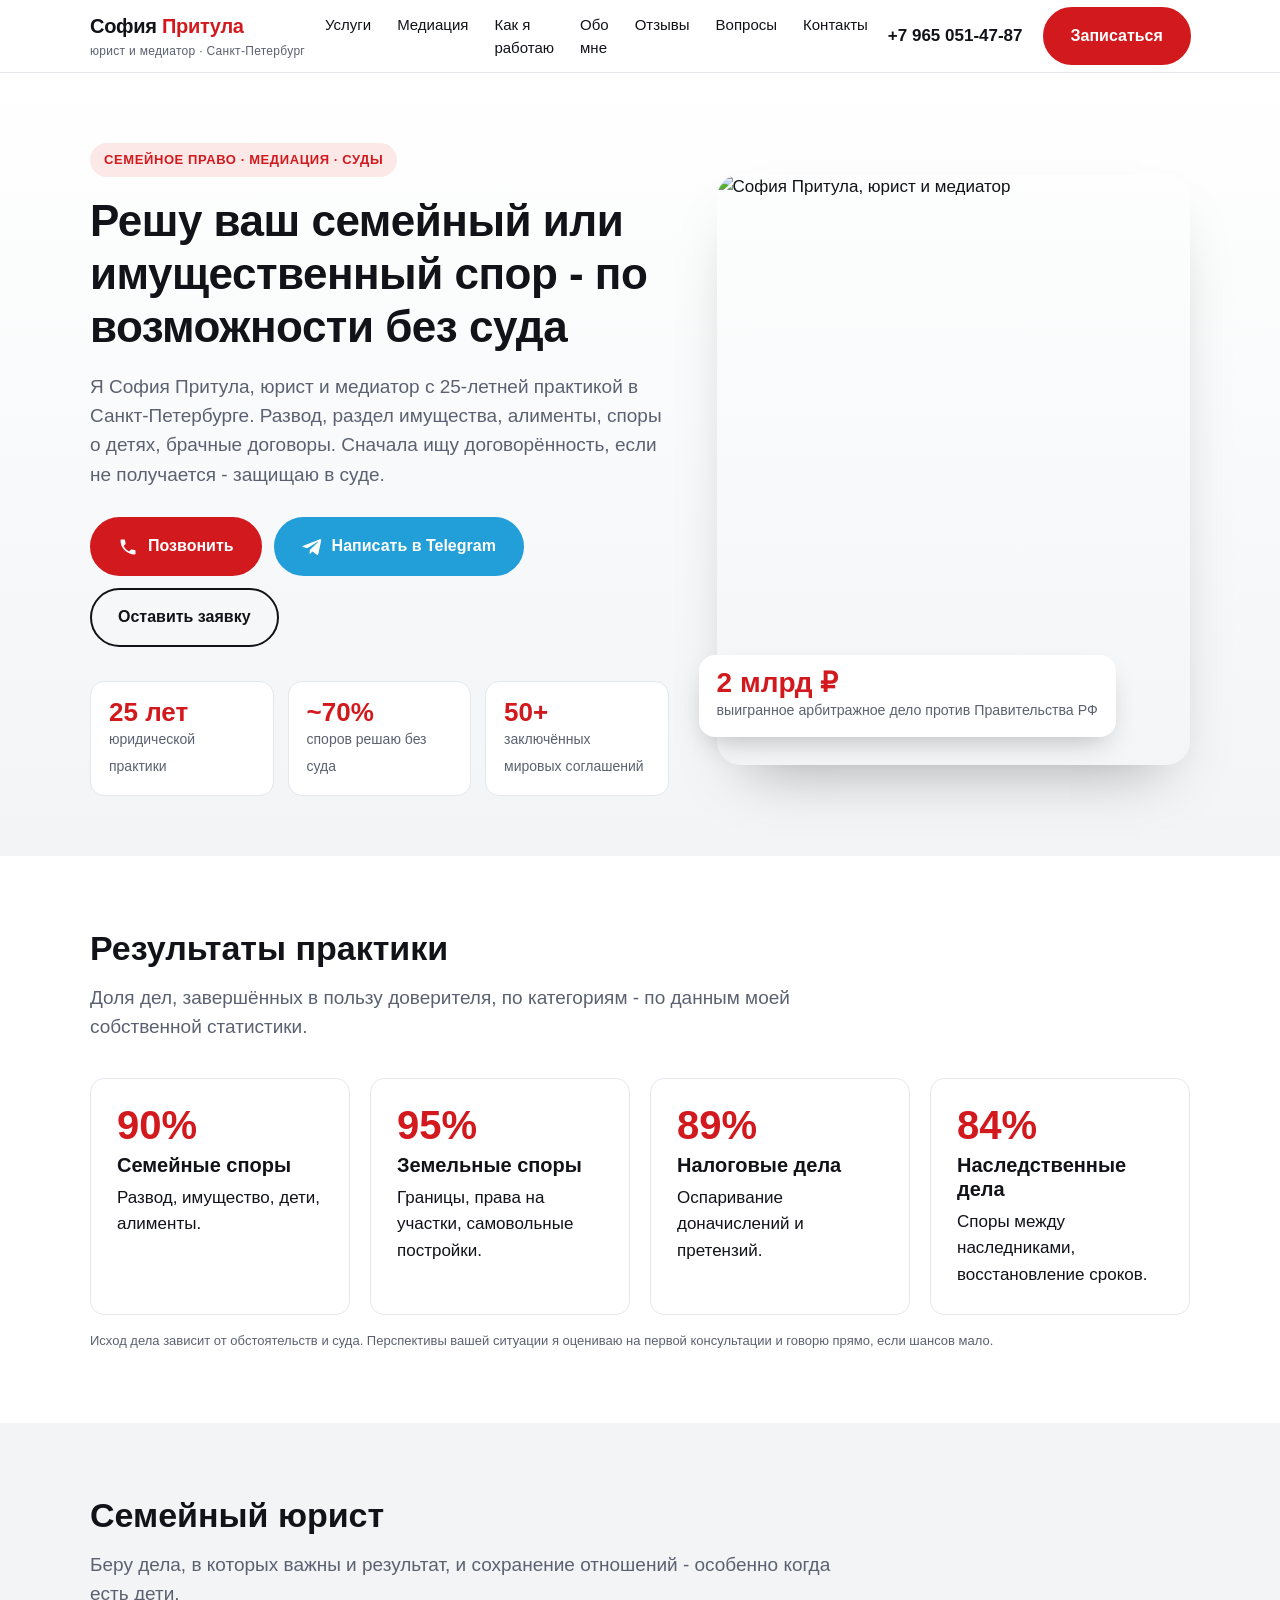
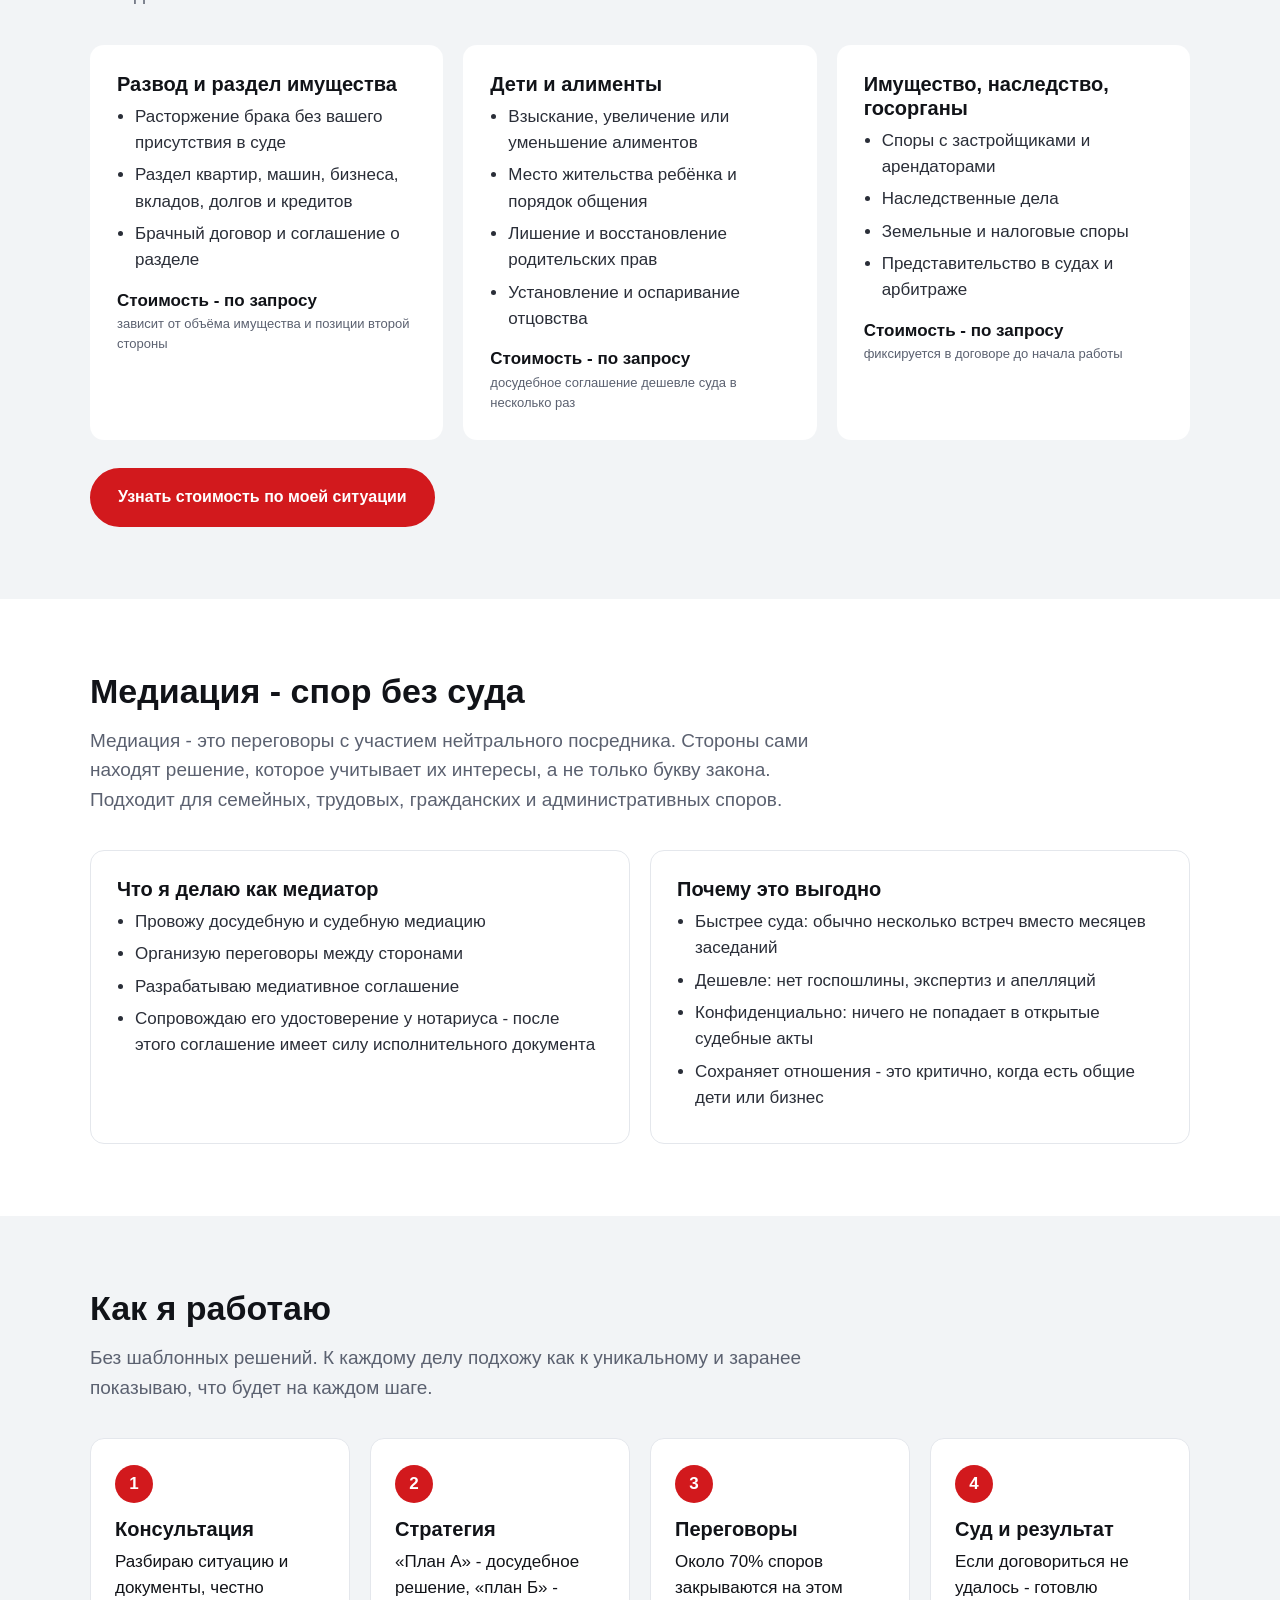
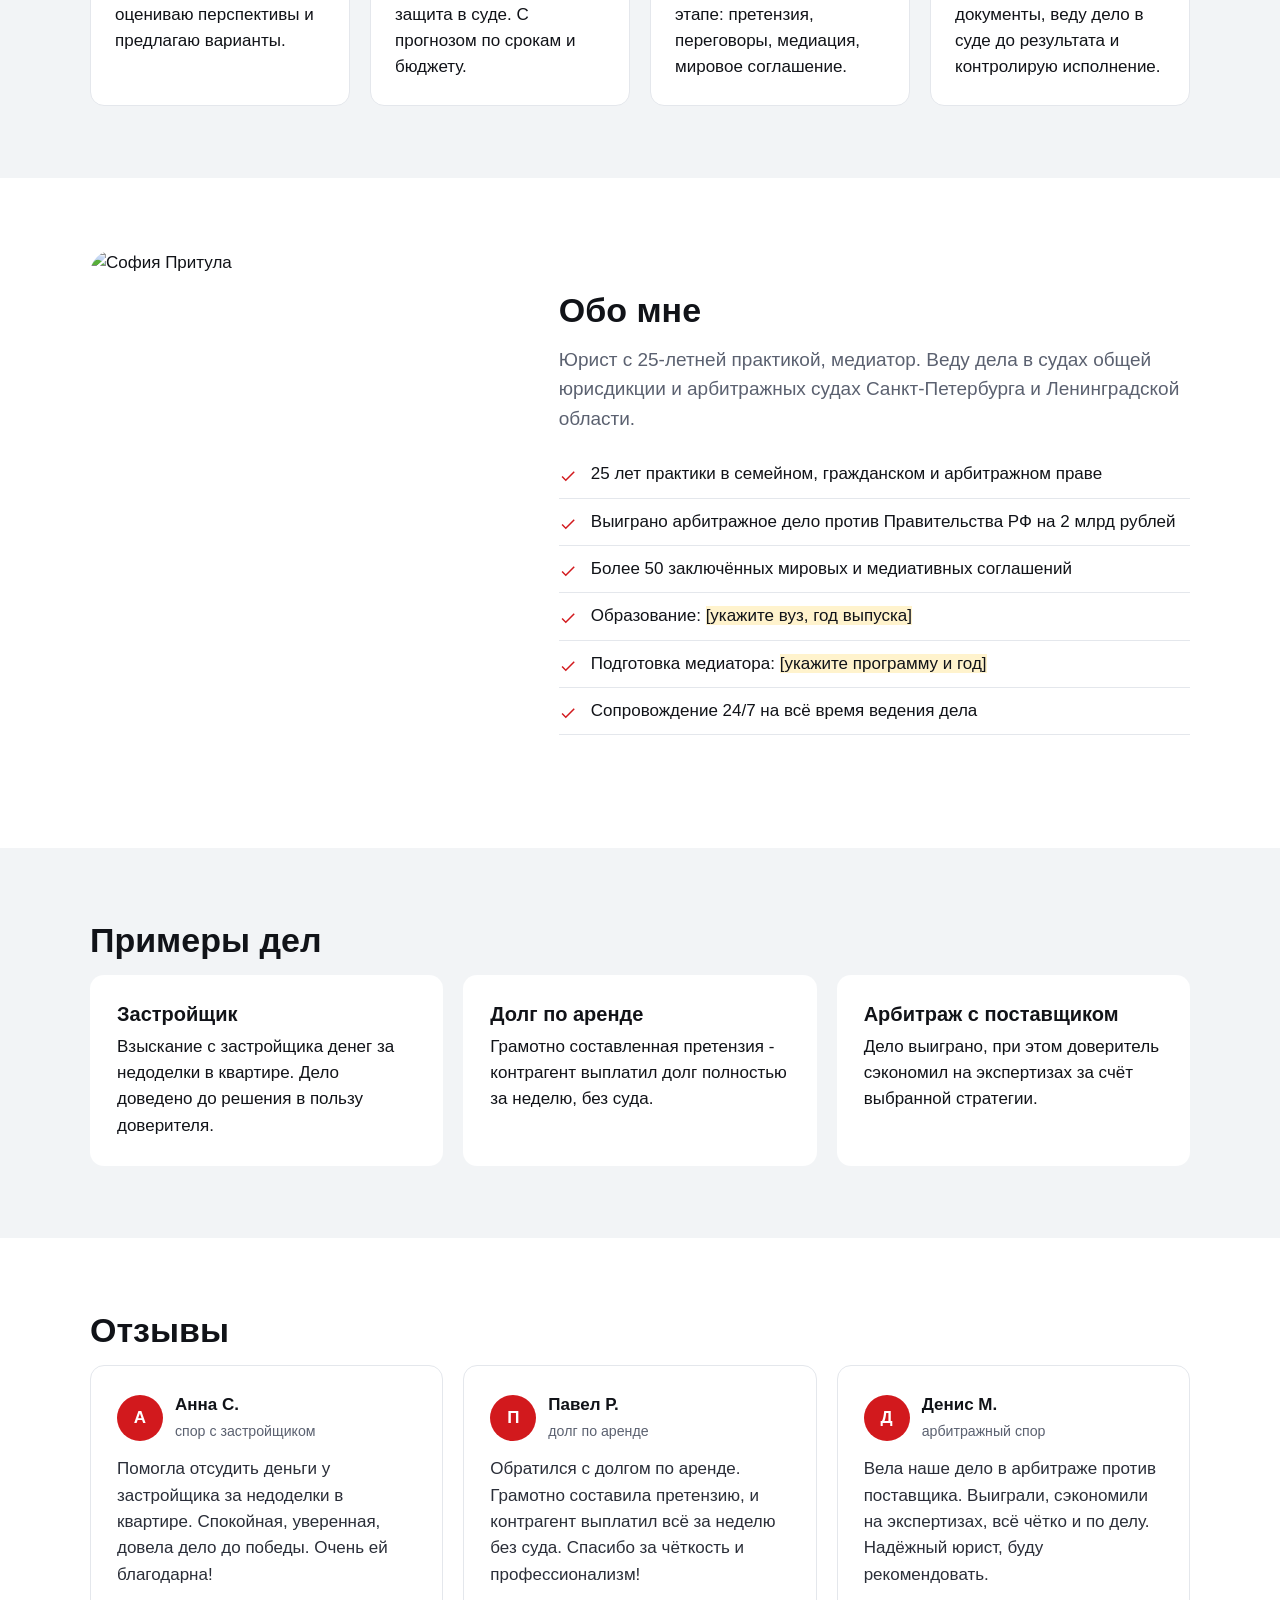
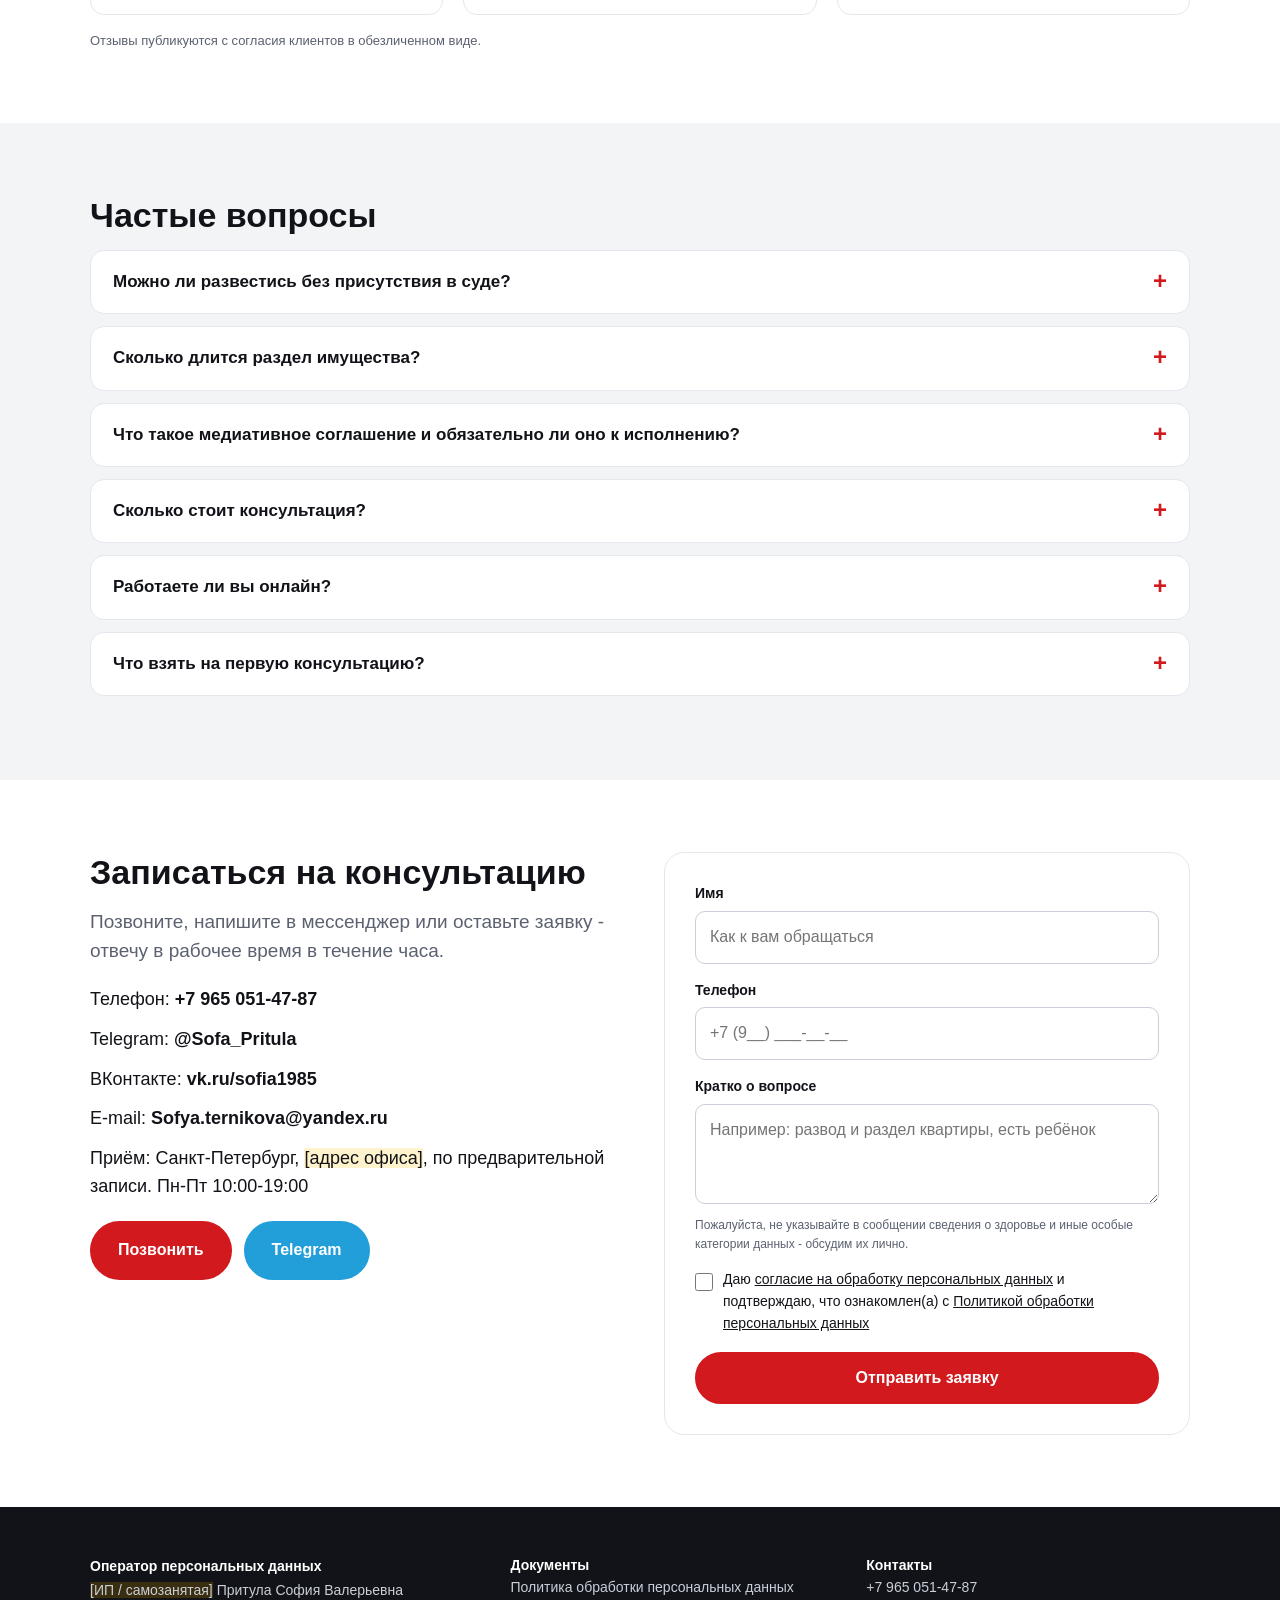
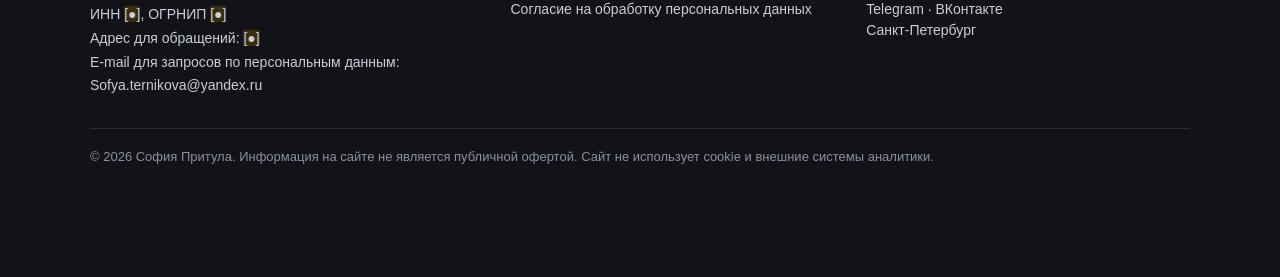
==== index.html @ f9c7c825 "Сайт sofia-pritula.ru: новая версия Co-Authored-By: Claude Fable 5.1 <noreply@anthropic.com> Claude-" ====
<!DOCTYPE html>
<html lang="ru">
<head>
<meta charset="utf-8">
<meta name="viewport" content="width=device-width, initial-scale=1">
<title>Семейный юрист и медиатор в Санкт-Петербурге - София Притула</title>
<meta name="description" content="София Притула - юрист и медиатор с 25-летней практикой в Санкт-Петербурге. Развод, раздел имущества, алименты, споры о детях, медиация. Около 70% споров решаю без суда. Запись на консультацию: +7 965 051 47 87.">
<meta name="author" content="Тихонов Борис Игоревич">
<link rel="canonical" href="https://sofia-pritula.ru/">
<meta property="og:type" content="website">
<meta property="og:url" content="https://sofia-pritula.ru/">
<meta property="og:title" content="Семейный юрист и медиатор в Санкт-Петербурге - София Притула">
<meta property="og:description" content="Развод, раздел имущества, алименты, споры о детях, медиация. 25 лет практики, около 70% споров решаются без суда.">
<meta property="og:image" content="https://sofia-pritula.ru/images/og.jpg">
<link rel="icon" href="images/favicon.png">
<link rel="stylesheet" href="css/style.css">
<script type="application/ld+json">
{
  "@context":"https://schema.org",
  "@type":"LegalService",
  "name":"Юрист и медиатор София Притула",
  "url":"https://sofia-pritula.ru/",
  "telephone":"+79650514787",
  "email":"Sofya.ternikova@yandex.ru",
  "areaServed":"Санкт-Петербург и Ленинградская область",
  "address":{"@type":"PostalAddress","addressLocality":"Санкт-Петербург","addressCountry":"RU"},
  "sameAs":["https://t.me/Sofa_Pritula","https://vk.ru/sofia1985"],
  "priceRange":"по запросу"
}
</script>
</head>
<body>

<header>
  <div class="wrap nav">
    <a class="logo" href="#top">София <span>Притула</span><small>юрист и медиатор · Санкт-Петербург</small></a>
    <nav class="menu" id="menu">
      <a href="#services">Услуги</a>
      <a href="#mediation">Медиация</a>
      <a href="#process">Как я работаю</a>
      <a href="#about">Обо мне</a>
      <a href="#reviews">Отзывы</a>
      <a href="#faq">Вопросы</a>
      <a href="#contact">Контакты</a>
    </nav>
    <a class="hphone" href="tel:+79650514787">+7 965 051-47-87</a>
    <a class="btn" href="#contact">Записаться</a>
    <button class="burger" id="burger" aria-label="Меню"><span></span><span></span><span></span></button>
  </div>
</header>

<section class="hero" id="top">
  <div class="wrap grid">
    <div>
      <span class="tag">Семейное право · Медиация · Суды</span>
      <h1>Решу ваш семейный или имущественный спор - по возможности без суда</h1>
      <p class="lead">Я София Притула, юрист и медиатор с 25-летней практикой в Санкт-Петербурге. Развод, раздел имущества, алименты, споры о детях, брачные договоры. Сначала ищу договорённость, если не получается - защищаю в суде.</p>
      <div class="btns">
        <a class="btn" href="tel:+79650514787"><svg viewBox="0 0 24 24"><path d="M6.6 10.8a15 15 0 0 0 6.6 6.6l2.2-2.2c.3-.3.7-.4 1-.2 1.1.4 2.3.6 3.6.6.6 0 1 .4 1 1V20c0 .6-.4 1-1 1A17 17 0 0 1 3 4c0-.6.4-1 1-1h3.5c.6 0 1 .4 1 1 0 1.3.2 2.5.6 3.6.1.3 0 .7-.2 1l-2.3 2.2z"/></svg>Позвонить</a>
        <a class="btn tg" href="https://t.me/Sofa_Pritula" target="_blank" rel="noopener"><svg viewBox="0 0 24 24"><path d="M9.4 15.6 9 20.3c.5 0 .8-.2 1-.5l2.5-2.4 5.2 3.8c1 .5 1.6.3 1.9-.9l3.4-16c.3-1.4-.5-2-1.5-1.6L1.6 10.4C.2 10.9.2 11.7 1.3 12l5.1 1.6L18.3 6c.6-.4 1.1-.2.7.2z"/></svg>Написать в Telegram</a>
        <a class="btn ghost" href="#contact">Оставить заявку</a>
      </div>
      <div class="facts">
        <div class="fact"><b>25 лет</b><span>юридической практики</span></div>
        <div class="fact"><b>~70%</b><span>споров решаю без суда</span></div>
        <div class="fact"><b>50+</b><span>заключённых мировых соглашений</span></div>
      </div>
    </div>
    <div class="photo">
      <img src="images/sofia.jpg" alt="София Притула, юрист и медиатор" onerror="this.onerror=null;this.src='https://static.tildacdn.com/tild3461-3030-4530-a538-313566376136/photo_2026-01-20_12-.jpg'">
      <div class="badge"><b>2 млрд ₽</b><small>выигранное арбитражное дело против Правительства РФ</small></div>
    </div>
  </div>
</section>

<section id="results">
  <div class="wrap">
    <h2>Результаты практики</h2>
    <p class="lead">Доля дел, завершённых в пользу доверителя, по категориям - по данным моей собственной статистики.</p>
    <div class="cards four">
      <div class="card"><div class="num">90%</div><h3>Семейные споры</h3><p>Развод, имущество, дети, алименты.</p></div>
      <div class="card"><div class="num">95%</div><h3>Земельные споры</h3><p>Границы, права на участки, самовольные постройки.</p></div>
      <div class="card"><div class="num">89%</div><h3>Налоговые дела</h3><p>Оспаривание доначислений и претензий.</p></div>
      <div class="card"><div class="num">84%</div><h3>Наследственные дела</h3><p>Споры между наследниками, восстановление сроков.</p></div>
    </div>
    <p class="note">Исход дела зависит от обстоятельств и суда. Перспективы вашей ситуации я оцениваю на первой консультации и говорю прямо, если шансов мало.</p>
  </div>
</section>

<section class="alt" id="services">
  <div class="wrap">
    <h2>Семейный юрист</h2>
    <p class="lead">Беру дела, в которых важны и результат, и сохранение отношений - особенно когда есть дети.</p>
    <div class="cards">
      <div class="card">
        <h3>Развод и раздел имущества</h3>
        <ul>
          <li>Расторжение брака без вашего присутствия в суде</li>
          <li>Раздел квартир, машин, бизнеса, вкладов, долгов и кредитов</li>
          <li>Брачный договор и соглашение о разделе</li>
        </ul>
        <div class="price">Стоимость - по запросу<small>зависит от объёма имущества и позиции второй стороны</small></div>
      </div>
      <div class="card">
        <h3>Дети и алименты</h3>
        <ul>
          <li>Взыскание, увеличение или уменьшение алиментов</li>
          <li>Место жительства ребёнка и порядок общения</li>
          <li>Лишение и восстановление родительских прав</li>
          <li>Установление и оспаривание отцовства</li>
        </ul>
        <div class="price">Стоимость - по запросу<small>досудебное соглашение дешевле суда в несколько раз</small></div>
      </div>
      <div class="card">
        <h3>Имущество, наследство, госорганы</h3>
        <ul>
          <li>Споры с застройщиками и арендаторами</li>
          <li>Наследственные дела</li>
          <li>Земельные и налоговые споры</li>
          <li>Представительство в судах и арбитраже</li>
        </ul>
        <div class="price">Стоимость - по запросу<small>фиксируется в договоре до начала работы</small></div>
      </div>
    </div>
    <div class="btns" style="margin-top:28px"><a class="btn" href="#contact">Узнать стоимость по моей ситуации</a></div>
  </div>
</section>

<section id="mediation">
  <div class="wrap">
    <h2>Медиация - спор без суда</h2>
    <p class="lead">Медиация - это переговоры с участием нейтрального посредника. Стороны сами находят решение, которое учитывает их интересы, а не только букву закона. Подходит для семейных, трудовых, гражданских и административных споров.</p>
    <div class="cards two">
      <div class="card">
        <h3>Что я делаю как медиатор</h3>
        <ul>
          <li>Провожу досудебную и судебную медиацию</li>
          <li>Организую переговоры между сторонами</li>
          <li>Разрабатываю медиативное соглашение</li>
          <li>Сопровождаю его удостоверение у нотариуса - после этого соглашение имеет силу исполнительного документа</li>
        </ul>
      </div>
      <div class="card">
        <h3>Почему это выгодно</h3>
        <ul>
          <li>Быстрее суда: обычно несколько встреч вместо месяцев заседаний</li>
          <li>Дешевле: нет госпошлины, экспертиз и апелляций</li>
          <li>Конфиденциально: ничего не попадает в открытые судебные акты</li>
          <li>Сохраняет отношения - это критично, когда есть общие дети или бизнес</li>
        </ul>
      </div>
    </div>
  </div>
</section>

<section class="alt" id="process">
  <div class="wrap">
    <h2>Как я работаю</h2>
    <p class="lead">Без шаблонных решений. К каждому делу подхожу как к уникальному и заранее показываю, что будет на каждом шаге.</p>
    <div class="steps">
      <div class="step"><h3>Консультация</h3><p>Разбираю ситуацию и документы, честно оцениваю перспективы и предлагаю варианты.</p></div>
      <div class="step"><h3>Стратегия</h3><p>«План А» - досудебное решение, «план Б» - защита в суде. С прогнозом по срокам и бюджету.</p></div>
      <div class="step"><h3>Переговоры</h3><p>Около 70% споров закрываются на этом этапе: претензия, переговоры, медиация, мировое соглашение.</p></div>
      <div class="step"><h3>Суд и результат</h3><p>Если договориться не удалось - готовлю документы, веду дело в суде до результата и контролирую исполнение.</p></div>
    </div>
  </div>
</section>

<section class="about" id="about">
  <div class="wrap grid">
    <img src="images/about.jpg" alt="София Притула" onerror="this.onerror=null;this.src='https://static.tildacdn.com/tild3630-3432-4234-b138-353832623936/IMG_0422_4.jpg'">
    <div>
      <h2>Обо мне</h2>
      <p class="lead" style="margin-bottom:0">Юрист с 25-летней практикой, медиатор. Веду дела в судах общей юрисдикции и арбитражных судах Санкт-Петербурга и Ленинградской области.</p>
      <ul>
        <li>25 лет практики в семейном, гражданском и арбитражном праве</li>
        <li>Выиграно арбитражное дело против Правительства РФ на 2 млрд рублей</li>
        <li>Более 50 заключённых мировых и медиативных соглашений</li>
        <li>Образование: <span style="background:#fff3cd">[укажите вуз, год выпуска]</span></li>
        <li>Подготовка медиатора: <span style="background:#fff3cd">[укажите программу и год]</span></li>
        <li>Сопровождение 24/7 на всё время ведения дела</li>
      </ul>
    </div>
  </div>
</section>

<section class="alt" id="cases">
  <div class="wrap">
    <h2>Примеры дел</h2>
    <div class="cards">
      <div class="card"><h3>Застройщик</h3><p>Взыскание с застройщика денег за недоделки в квартире. Дело доведено до решения в пользу доверителя.</p></div>
      <div class="card"><h3>Долг по аренде</h3><p>Грамотно составленная претензия - контрагент выплатил долг полностью за неделю, без суда.</p></div>
      <div class="card"><h3>Арбитраж с поставщиком</h3><p>Дело выиграно, при этом доверитель сэкономил на экспертизах за счёт выбранной стратегии.</p></div>
    </div>
  </div>
</section>

<section id="reviews">
  <div class="wrap">
    <h2>Отзывы</h2>
    <div class="cards">
      <div class="review"><div class="who"><div class="ava">А</div><div><b>Анна С.</b><small>спор с застройщиком</small></div></div><p>Помогла отсудить деньги у застройщика за недоделки в квартире. Спокойная, уверенная, довела дело до победы. Очень ей благодарна!</p></div>
      <div class="review"><div class="who"><div class="ava">П</div><div><b>Павел Р.</b><small>долг по аренде</small></div></div><p>Обратился с долгом по аренде. Грамотно составила претензию, и контрагент выплатил всё за неделю без суда. Спасибо за чёткость и профессионализм!</p></div>
      <div class="review"><div class="who"><div class="ava">Д</div><div><b>Денис М.</b><small>арбитражный спор</small></div></div><p>Вела наше дело в арбитраже против поставщика. Выиграли, сэкономили на экспертизах, всё чётко и по делу. Надёжный юрист, буду рекомендовать.</p></div>
    </div>
    <p class="note">Отзывы публикуются с согласия клиентов в обезличенном виде.</p>
  </div>
</section>

<section class="alt faq" id="faq">
  <div class="wrap">
    <h2>Частые вопросы</h2>
    <details><summary>Можно ли развестись без присутствия в суде?</summary><p>Да. По доверенности я представляю ваши интересы в суде, вы не ходите на заседания. Это особенно удобно, если второй супруг живёт в другом городе или отношения конфликтные.</p></details>
    <details><summary>Сколько длится раздел имущества?</summary><p>По соглашению сторон - от нескольких недель. В суде первая инстанция обычно занимает от 3 до 8 месяцев, с экспертизами и апелляцией дольше. Поэтому сначала я всегда пробую договориться.</p></details>
    <details><summary>Что такое медиативное соглашение и обязательно ли оно к исполнению?</summary><p>Это письменная договорённость сторон, достигнутая с участием медиатора. Удостоверенное нотариусом медиативное соглашение имеет силу исполнительного документа: при нарушении его можно передать приставам без суда.</p></details>
    <details><summary>Сколько стоит консультация?</summary><p>Стоимость консультации и ведения дела зависит от ситуации и фиксируется в договоре до начала работы. Позвоните или оставьте заявку - я назову цену после короткого разговора о вашем вопросе.</p></details>
    <details><summary>Работаете ли вы онлайн?</summary><p>Да. Консультации возможны по телефону и видеосвязи, документы принимаю в электронном виде. Личные встречи - в Санкт-Петербурге по договорённости.</p></details>
    <details><summary>Что взять на первую консультацию?</summary><p>Документы по вашему вопросу: свидетельства о браке и рождении детей, документы на имущество, договоры, переписку, претензии и судебные документы, если они уже есть. Если чего-то нет - приходите без них, разберёмся.</p></details>
  </div>
</section>

<section class="contact" id="contact">
  <div class="wrap grid">
    <div>
      <h2>Записаться на консультацию</h2>
      <p class="lead" style="margin-bottom:10px">Позвоните, напишите в мессенджер или оставьте заявку - отвечу в рабочее время в течение часа.</p>
      <ul class="clist">
        <li>Телефон: <a href="tel:+79650514787">+7 965 051-47-87</a></li>
        <li>Telegram: <a href="https://t.me/Sofa_Pritula" target="_blank" rel="noopener">@Sofa_Pritula</a></li>
        <li>ВКонтакте: <a href="https://vk.ru/sofia1985" target="_blank" rel="noopener">vk.ru/sofia1985</a></li>
        <li>E-mail: <a href="mailto:Sofya.ternikova@yandex.ru">Sofya.ternikova@yandex.ru</a></li>
        <li>Приём: Санкт-Петербург, <span style="background:#fff3cd">[адрес офиса]</span>, по предварительной записи. Пн-Пт 10:00-19:00</li>
      </ul>
      <div class="btns">
        <a class="btn" href="tel:+79650514787">Позвонить</a>
        <a class="btn tg" href="https://t.me/Sofa_Pritula" target="_blank" rel="noopener">Telegram</a>
      </div>
    </div>
    <form id="form" novalidate>
      <div class="field"><label for="name">Имя</label><input type="text" id="name" name="name" required autocomplete="name" placeholder="Как к вам обращаться"></div>
      <div class="field"><label for="phone">Телефон</label><input type="tel" id="phone" name="phone" required autocomplete="tel" placeholder="+7 (9__) ___-__-__"></div>
      <div class="field"><label for="msg">Кратко о вопросе</label><textarea id="msg" name="msg" placeholder="Например: развод и раздел квартиры, есть ребёнок"></textarea>
        <div class="hint">Пожалуйста, не указывайте в сообщении сведения о здоровье и иные особые категории данных - обсудим их лично.</div></div>
      <label class="check"><input type="checkbox" id="agree" name="agree"><span>Даю <a href="consent.html" target="_blank">согласие на обработку персональных данных</a> и подтверждаю, что ознакомлен(а) с <a href="policy.html" target="_blank">Политикой обработки персональных данных</a></span></label>
      <button class="btn" type="submit" style="width:100%;justify-content:center">Отправить заявку</button>
      <div class="err" id="err"></div>
      <div class="ok" id="ok">Спасибо! Заявка отправлена. Я свяжусь с вами в ближайшее рабочее время.</div>
    </form>
  </div>
</section>

<footer>
  <div class="wrap">
    <div class="grid">
      <div class="req">
        <b>Оператор персональных данных</b><br>
        <span style="background:#3a2e10">[ИП / самозанятая]</span> Притула София Валерьевна<br>
        ИНН <span style="background:#3a2e10">[●]</span>, ОГРНИП <span style="background:#3a2e10">[●]</span><br>
        Адрес для обращений: <span style="background:#3a2e10">[●]</span><br>
        E-mail для запросов по персональным данным: Sofya.ternikova@yandex.ru
      </div>
      <div>
        <b>Документы</b><br>
        <a href="policy.html">Политика обработки персональных данных</a><br>
        <a href="consent.html">Согласие на обработку персональных данных</a>
      </div>
      <div>
        <b>Контакты</b><br>
        <a href="tel:+79650514787">+7 965 051-47-87</a><br>
        <a href="https://t.me/Sofa_Pritula" target="_blank" rel="noopener">Telegram</a> · <a href="https://vk.ru/sofia1985" target="_blank" rel="noopener">ВКонтакте</a><br>
        Санкт-Петербург
      </div>
    </div>
    <div class="copy">© 2026 София Притула. Информация на сайте не является публичной офертой. Сайт не использует cookie и внешние системы аналитики.</div>
  </div>
</footer>

<div class="bar">
  <a href="tel:+79650514787"><svg viewBox="0 0 24 24"><path d="M6.6 10.8a15 15 0 0 0 6.6 6.6l2.2-2.2c.3-.3.7-.4 1-.2 1.1.4 2.3.6 3.6.6.6 0 1 .4 1 1V20c0 .6-.4 1-1 1A17 17 0 0 1 3 4c0-.6.4-1 1-1h3.5c.6 0 1 .4 1 1 0 1.3.2 2.5.6 3.6.1.3 0 .7-.2 1l-2.3 2.2z"/></svg>Позвонить</a>
  <a href="https://t.me/Sofa_Pritula" target="_blank" rel="noopener"><svg viewBox="0 0 24 24"><path d="M9.4 15.6 9 20.3c.5 0 .8-.2 1-.5l2.5-2.4 5.2 3.8c1 .5 1.6.3 1.9-.9l3.4-16c.3-1.4-.5-2-1.5-1.6L1.6 10.4C.2 10.9.2 11.7 1.3 12l5.1 1.6L18.3 6c.6-.4 1.1-.2.7.2z"/></svg>Telegram</a>
  <a class="main" href="#contact"><svg viewBox="0 0 24 24"><path d="M3 5h18v14H3zm2 2v.5l7 4.5 7-4.5V7zm0 2.8V17h14V9.8l-7 4.5z"/></svg>Заявка</a>
</div>

<script src="js/main.js"></script>
</body>
</html>
---- css/style.css ----
:root{
  --red:#d2191d; --red-d:#a9131a; --ink:#111318; --mut:#5b6170; --line:#e4e7ec;
  --bg:#ffffff; --bg2:#f2f4f6; --max:1140px; --r:14px;
  --font:"Segoe UI",Roboto,"Helvetica Neue",Arial,sans-serif;
}
*{box-sizing:border-box;margin:0;padding:0}
html{scroll-behavior:smooth;-webkit-text-size-adjust:100%}
body{font-family:var(--font);color:var(--ink);background:var(--bg);line-height:1.55;font-size:17px}
img{max-width:100%;display:block}
a{color:inherit;text-decoration:none}
.wrap{max-width:var(--max);margin:0 auto;padding:0 20px}
section{padding:72px 0}
section.alt{background:var(--bg2)}
h1,h2,h3{line-height:1.2;font-weight:700}
h1{font-size:44px;letter-spacing:-.5px}
h2{font-size:34px;margin-bottom:14px}
h3{font-size:20px;margin-bottom:8px}
.lead{font-size:19px;color:var(--mut);max-width:760px;margin-bottom:36px}
.btn{display:inline-flex;align-items:center;gap:10px;padding:15px 26px;border-radius:999px;font-weight:600;border:2px solid var(--red);background:var(--red);color:#fff;cursor:pointer;transition:.2s;font-size:16px}
.btn:hover{background:var(--red-d);border-color:var(--red-d)}
.btn.ghost{background:transparent;color:var(--ink);border-color:var(--ink)}
.btn.ghost:hover{background:var(--ink);color:#fff}
.btn.tg{background:#229ED9;border-color:#229ED9}
.btn.tg:hover{background:#1b86ba;border-color:#1b86ba}
.btn svg{width:20px;height:20px;fill:currentColor}
.btns{display:flex;flex-wrap:wrap;gap:12px}

/* header */
header{position:sticky;top:0;z-index:50;background:rgba(255,255,255,.96);backdrop-filter:blur(8px);border-bottom:1px solid var(--line)}
.nav{display:flex;align-items:center;justify-content:space-between;height:72px;gap:20px}
.logo{font-weight:800;font-size:20px;letter-spacing:-.3px;white-space:nowrap}
.logo span{color:var(--red)}
.logo small{display:block;font-size:12px;font-weight:500;color:var(--mut);letter-spacing:.3px}
.menu{display:flex;gap:26px;font-size:15px;font-weight:500}
.menu a:hover{color:var(--red)}
.hphone{font-weight:700;font-size:17px;white-space:nowrap}
.burger{display:none;width:44px;height:44px;border:0;background:none;cursor:pointer}
.burger span{display:block;height:2px;background:var(--ink);margin:6px 0;transition:.2s}

/* hero */
.hero{padding:70px 0 60px;background:linear-gradient(180deg,#fff 0%,var(--bg2) 100%)}
.hero .grid{display:grid;grid-template-columns:1.1fr .9fr;gap:48px;align-items:center}
.hero .tag{display:inline-block;background:#fde8e8;color:var(--red);font-weight:700;font-size:13px;letter-spacing:.6px;text-transform:uppercase;padding:7px 14px;border-radius:999px;margin-bottom:18px}
.hero p.lead{margin:18px 0 28px}
.hero .photo{position:relative}
.hero .photo img{width:100%;aspect-ratio:4/5;object-fit:cover;border-radius:24px;box-shadow:0 30px 60px -30px rgba(0,0,0,.35)}
.hero .badge{position:absolute;left:-18px;bottom:28px;background:#fff;border-radius:16px;padding:14px 18px;box-shadow:0 12px 30px -12px rgba(0,0,0,.3)}
.hero .badge b{font-size:28px;color:var(--red);display:block;line-height:1}
.hero .badge small{color:var(--mut)}
.facts{display:grid;grid-template-columns:repeat(3,1fr);gap:14px;margin-top:34px}
.fact{background:#fff;border:1px solid var(--line);border-radius:var(--r);padding:16px 18px}
.fact b{display:block;font-size:26px;color:var(--red);line-height:1.1}
.fact span{font-size:14px;color:var(--mut)}

/* cards */
.cards{display:grid;grid-template-columns:repeat(3,1fr);gap:20px}
.cards.two{grid-template-columns:repeat(2,1fr)}
.cards.four{grid-template-columns:repeat(4,1fr)}
.card{background:#fff;border:1px solid var(--line);border-radius:var(--r);padding:26px}
.alt .card{border-color:transparent}
.card .num{font-size:40px;font-weight:800;color:var(--red);line-height:1;margin-bottom:8px}
.card ul{padding-left:18px;color:#2a2e38}
.card li{margin:6px 0}
.card .price{margin-top:14px;font-weight:700;color:var(--ink)}
.card .price small{display:block;font-weight:400;color:var(--mut);font-size:13px}
.note{font-size:13px;color:var(--mut);margin-top:16px}

/* steps */
.steps{display:grid;grid-template-columns:repeat(4,1fr);gap:20px;counter-reset:s}
.step{position:relative;background:#fff;border-radius:var(--r);padding:26px 24px 24px;border:1px solid var(--line)}
.step::before{counter-increment:s;content:counter(s);display:inline-flex;width:38px;height:38px;border-radius:50%;background:var(--red);color:#fff;font-weight:800;align-items:center;justify-content:center;margin-bottom:14px}

/* about */
.about .grid{display:grid;grid-template-columns:.8fr 1.2fr;gap:48px;align-items:center}
.about img{border-radius:24px;aspect-ratio:4/5;object-fit:cover;width:100%}
.about ul{list-style:none;margin-top:18px}
.about li{padding:10px 0 10px 32px;position:relative;border-bottom:1px solid var(--line)}
.about li::before{content:"";position:absolute;left:0;top:16px;width:18px;height:18px;border-radius:50%;background:var(--red);mask:url('data:image/svg+xml;utf8,<svg xmlns="http://www.w3.org/2000/svg" viewBox="0 0 24 24"><path d="M9 16.2 4.8 12l-1.4 1.4L9 19 21 7l-1.4-1.4z"/></svg>') center/contain no-repeat;-webkit-mask:url('data:image/svg+xml;utf8,<svg xmlns="http://www.w3.org/2000/svg" viewBox="0 0 24 24"><path d="M9 16.2 4.8 12l-1.4 1.4L9 19 21 7l-1.4-1.4z"/></svg>') center/contain no-repeat}

/* reviews */
.review{background:#fff;border-radius:var(--r);padding:26px;border:1px solid var(--line)}
.review .who{display:flex;align-items:center;gap:12px;margin-bottom:12px}
.review .ava{width:46px;height:46px;border-radius:50%;background:var(--red);color:#fff;display:flex;align-items:center;justify-content:center;font-weight:700}
.review .who b{display:block}
.review .who small{color:var(--mut)}
.review p{color:#2a2e38}

/* faq */
.faq details{background:#fff;border:1px solid var(--line);border-radius:var(--r);padding:0 22px;margin-bottom:12px}
.faq summary{cursor:pointer;padding:18px 0;font-weight:600;list-style:none;display:flex;justify-content:space-between;gap:16px}
.faq summary::after{content:"+";color:var(--red);font-size:24px;line-height:1}
.faq details[open] summary::after{content:"−"}
.faq details p{padding:0 0 18px;color:#2a2e38}

/* contact */
.contact .grid{display:grid;grid-template-columns:1fr 1fr;gap:48px;align-items:start}
.clist{list-style:none;margin:20px 0}
.clist li{margin:12px 0;font-size:18px}
.clist a{font-weight:600}
.clist a:hover{color:var(--red)}
form{background:#fff;border:1px solid var(--line);border-radius:20px;padding:30px}
.field{margin-bottom:16px}
label{display:block;font-size:14px;font-weight:600;margin-bottom:6px}
input[type=text],input[type=tel],textarea{width:100%;border:1px solid #c9ced8;border-radius:10px;padding:13px 14px;font:inherit;font-size:16px;background:#fff}
input:focus,textarea:focus{outline:2px solid var(--red);border-color:transparent}
textarea{min-height:100px;resize:vertical}
.hint{font-size:12px;color:var(--mut);margin-top:4px}
.check{display:flex;gap:10px;align-items:flex-start;font-size:14px;font-weight:400;margin:14px 0 18px}
.check input{margin-top:4px;width:18px;height:18px;flex:none;accent-color:var(--red)}
.check a{text-decoration:underline}
.err{color:var(--red);font-size:14px;display:none;margin-top:8px}
.ok{display:none;background:#e9f8ee;border-radius:12px;padding:18px;color:#1d6a35;font-weight:600}

/* footer */
footer{background:#111318;color:#c9ced8;padding:48px 0 110px;font-size:14px}
footer .grid{display:grid;grid-template-columns:1.2fr 1fr 1fr;gap:32px}
footer b{color:#fff}
footer a:hover{color:#fff;text-decoration:underline}
footer .req{line-height:1.7}
footer .copy{margin-top:30px;border-top:1px solid #2a2e38;padding-top:18px;color:#8a90a0;font-size:13px}

/* sticky mobile bar */
.bar{position:fixed;left:0;right:0;bottom:0;z-index:60;display:none;grid-template-columns:1fr 1fr 1fr;gap:1px;background:var(--line);border-top:1px solid var(--line)}
.bar a{background:#fff;padding:12px 6px;text-align:center;font-size:13px;font-weight:600;display:flex;flex-direction:column;align-items:center;gap:4px}
.bar svg{width:22px;height:22px;fill:var(--red)}
.bar a.main{background:var(--red);color:#fff}
.bar a.main svg{fill:#fff}

/* docs pages */
.doc{max-width:860px;margin:0 auto;padding:50px 20px 80px}
.doc h1{font-size:30px;margin-bottom:20px}
.doc h2{font-size:21px;margin:30px 0 10px}
.doc p,.doc li{margin:8px 0;color:#2a2e38}
.doc ul,.doc ol{padding-left:22px}
.doc .back{display:inline-block;margin-bottom:24px;color:var(--red);font-weight:600}
.doc .ph{background:#fff3cd;padding:0 4px;border-radius:4px}

@media (max-width:980px){
  h1{font-size:36px} h2{font-size:28px}
  .hero .grid,.about .grid,.contact .grid{grid-template-columns:1fr}
  .hero .photo{order:-1;max-width:420px}
  .cards,.cards.four{grid-template-columns:repeat(2,1fr)}
  .steps{grid-template-columns:repeat(2,1fr)}
  footer .grid{grid-template-columns:1fr}
}
@media (max-width:700px){
  body{font-size:16px}
  section{padding:52px 0}
  h1{font-size:30px} h2{font-size:25px}
  .menu{display:none;position:absolute;left:0;right:0;top:72px;background:#fff;flex-direction:column;gap:0;border-bottom:1px solid var(--line);padding:10px 20px}
  .menu.open{display:flex}
  .menu a{padding:12px 0;border-bottom:1px solid var(--line)}
  .hphone,.nav .btn{display:none}
  .burger{display:block}
  .cards,.cards.two,.cards.four,.steps{grid-template-columns:1fr}
  .facts{grid-template-columns:1fr 1fr}
  .hero .badge{left:10px}
  .bar{display:grid}
}
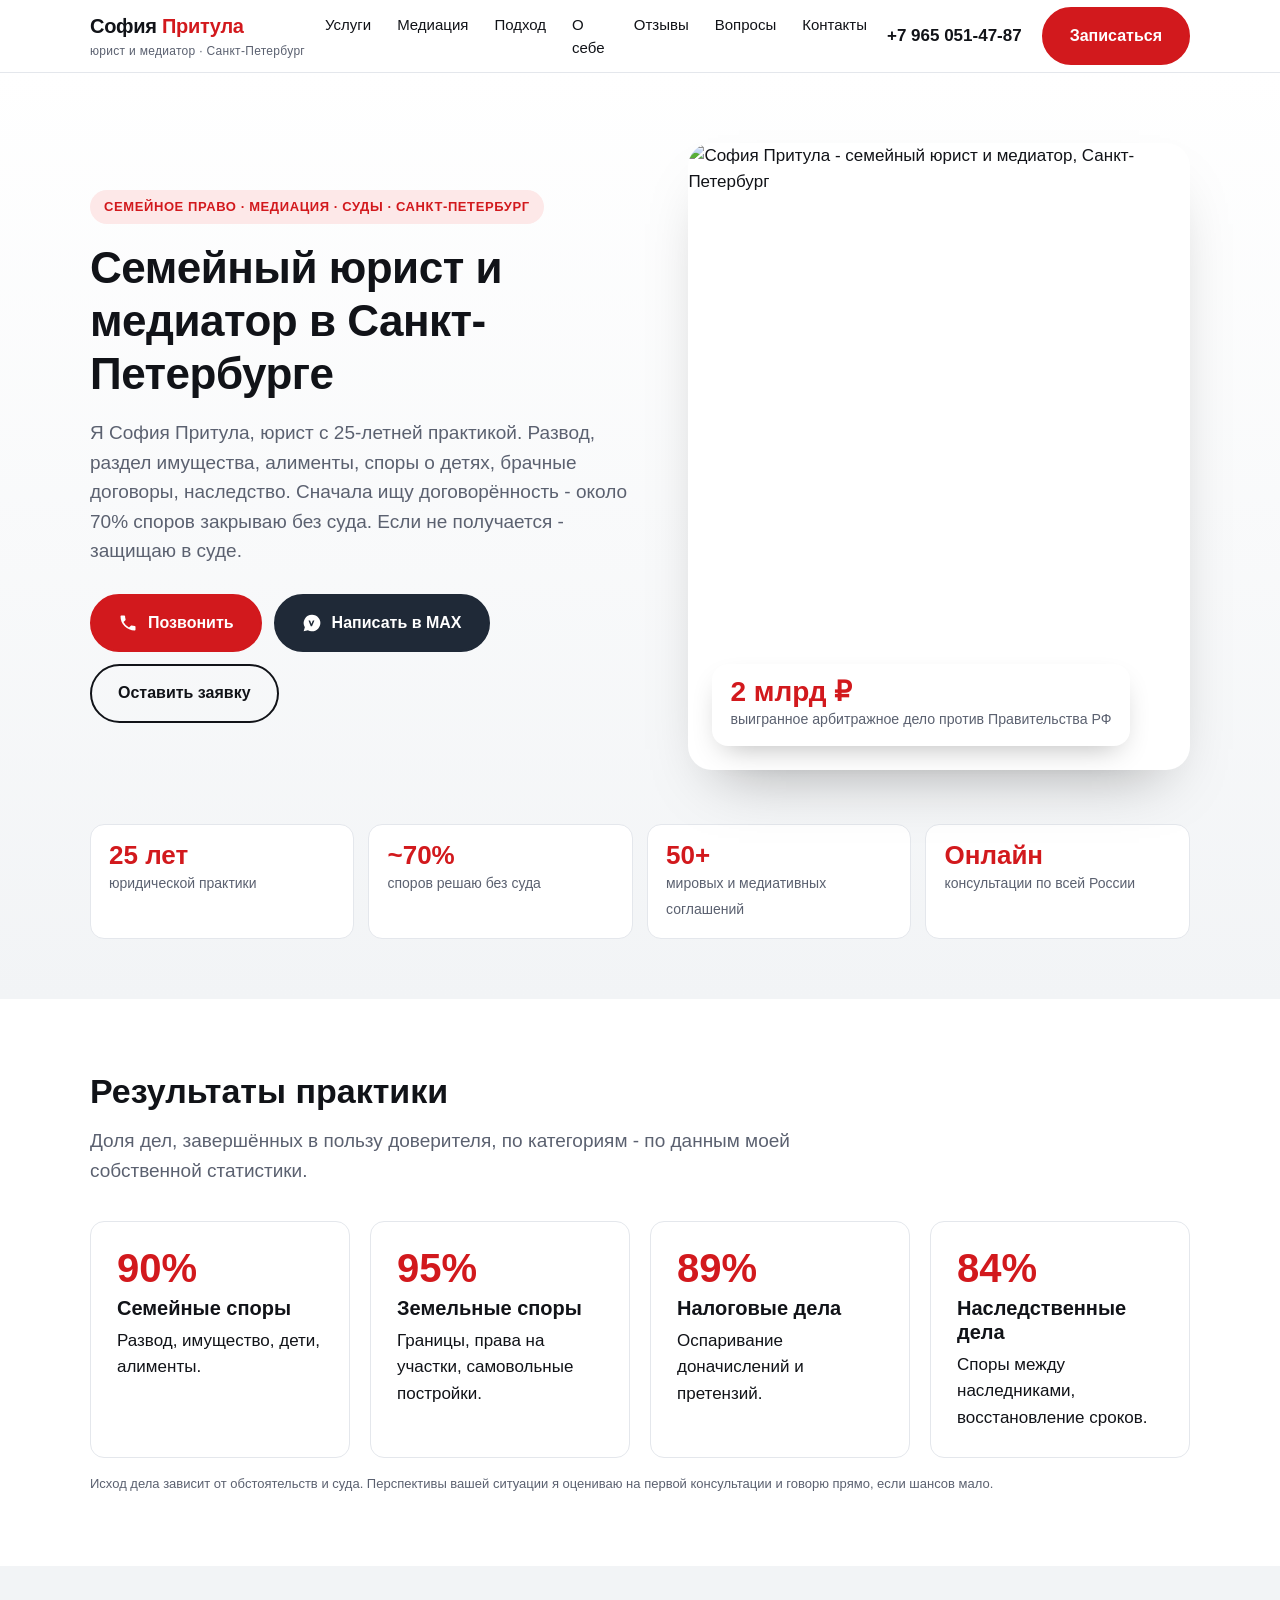
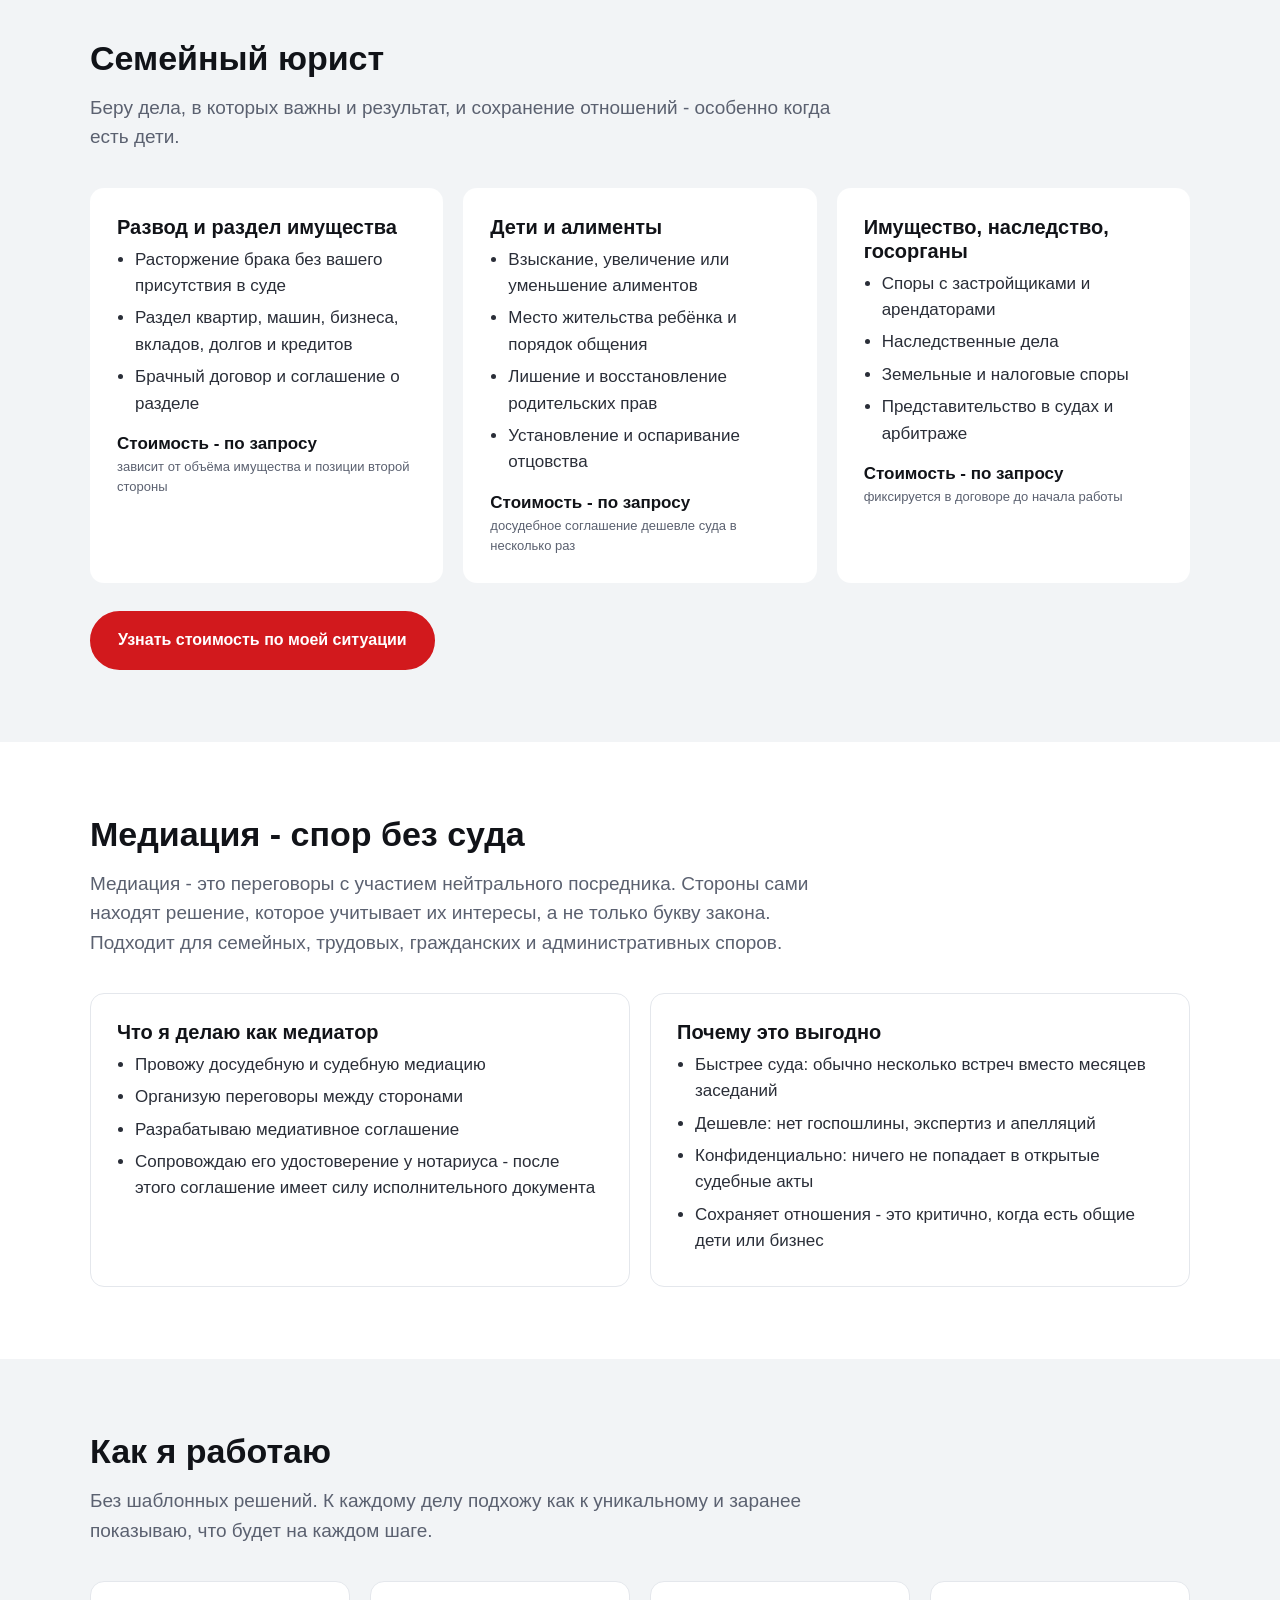
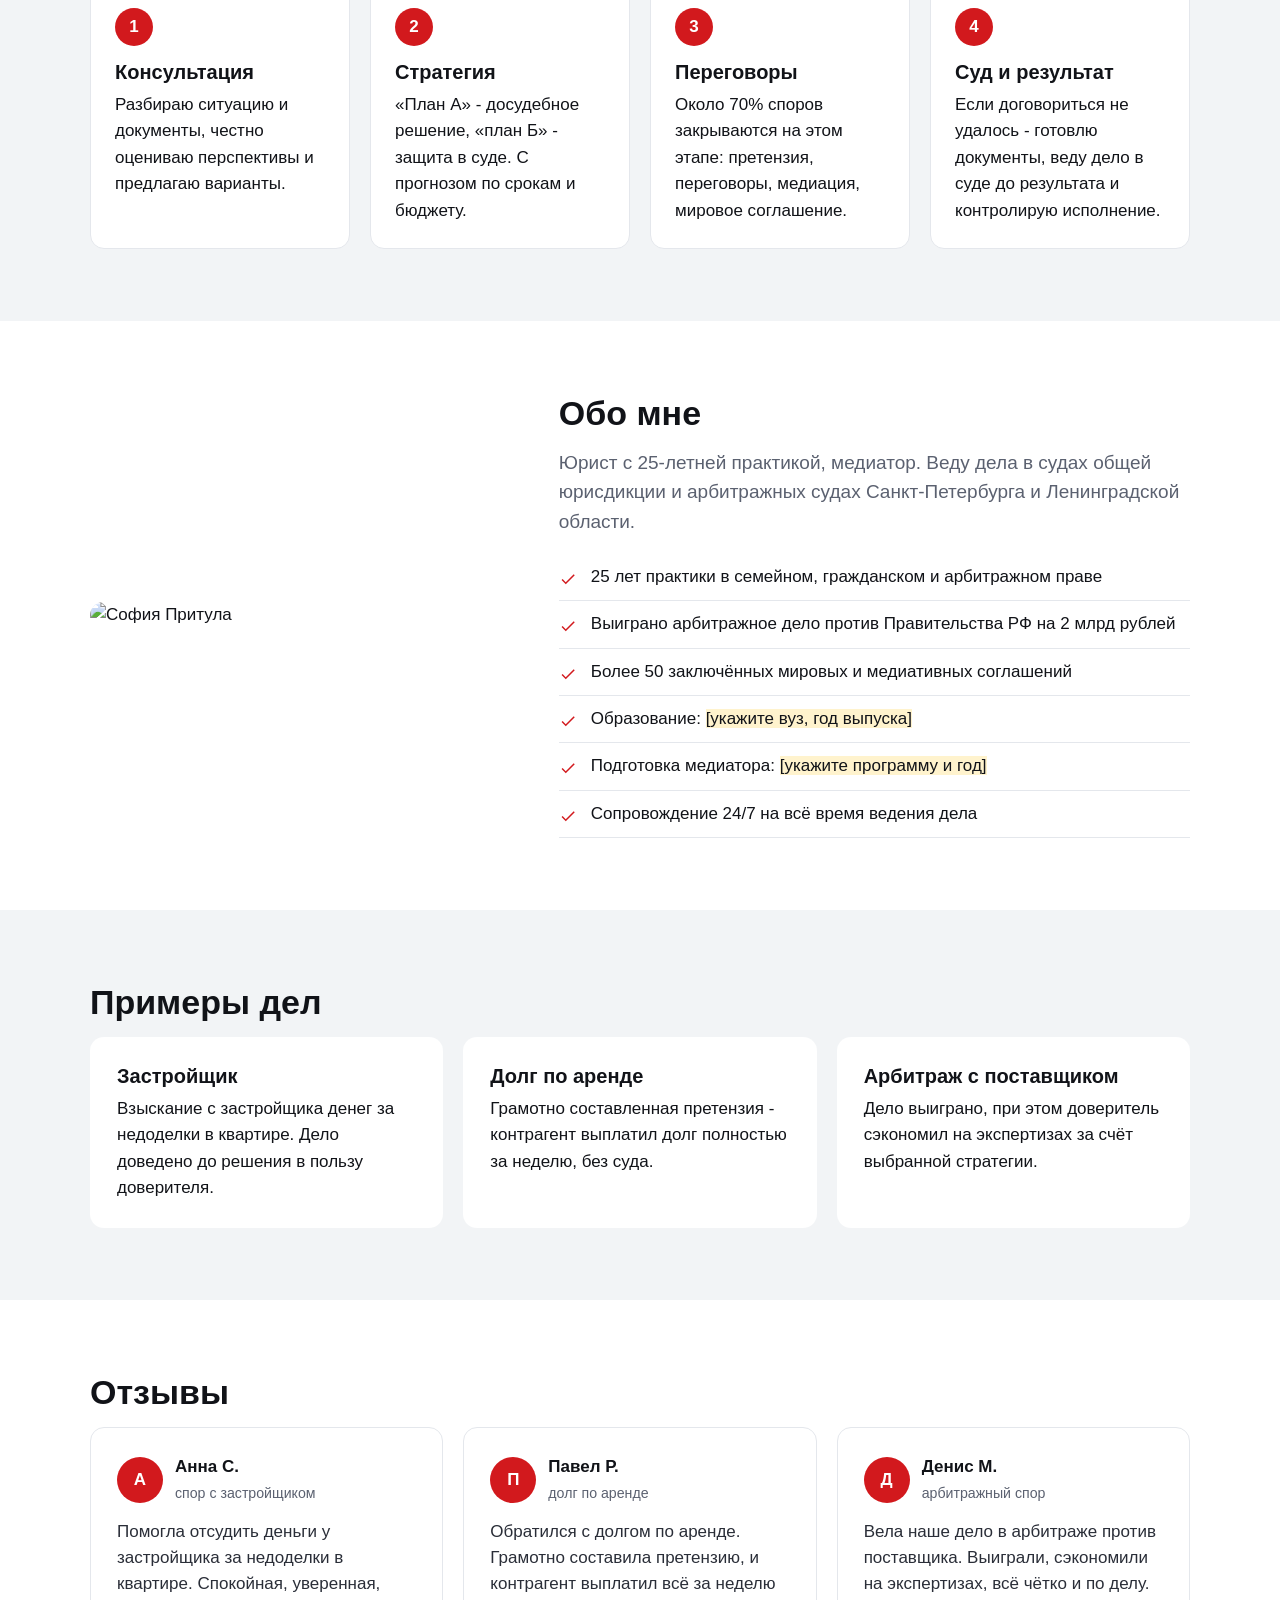
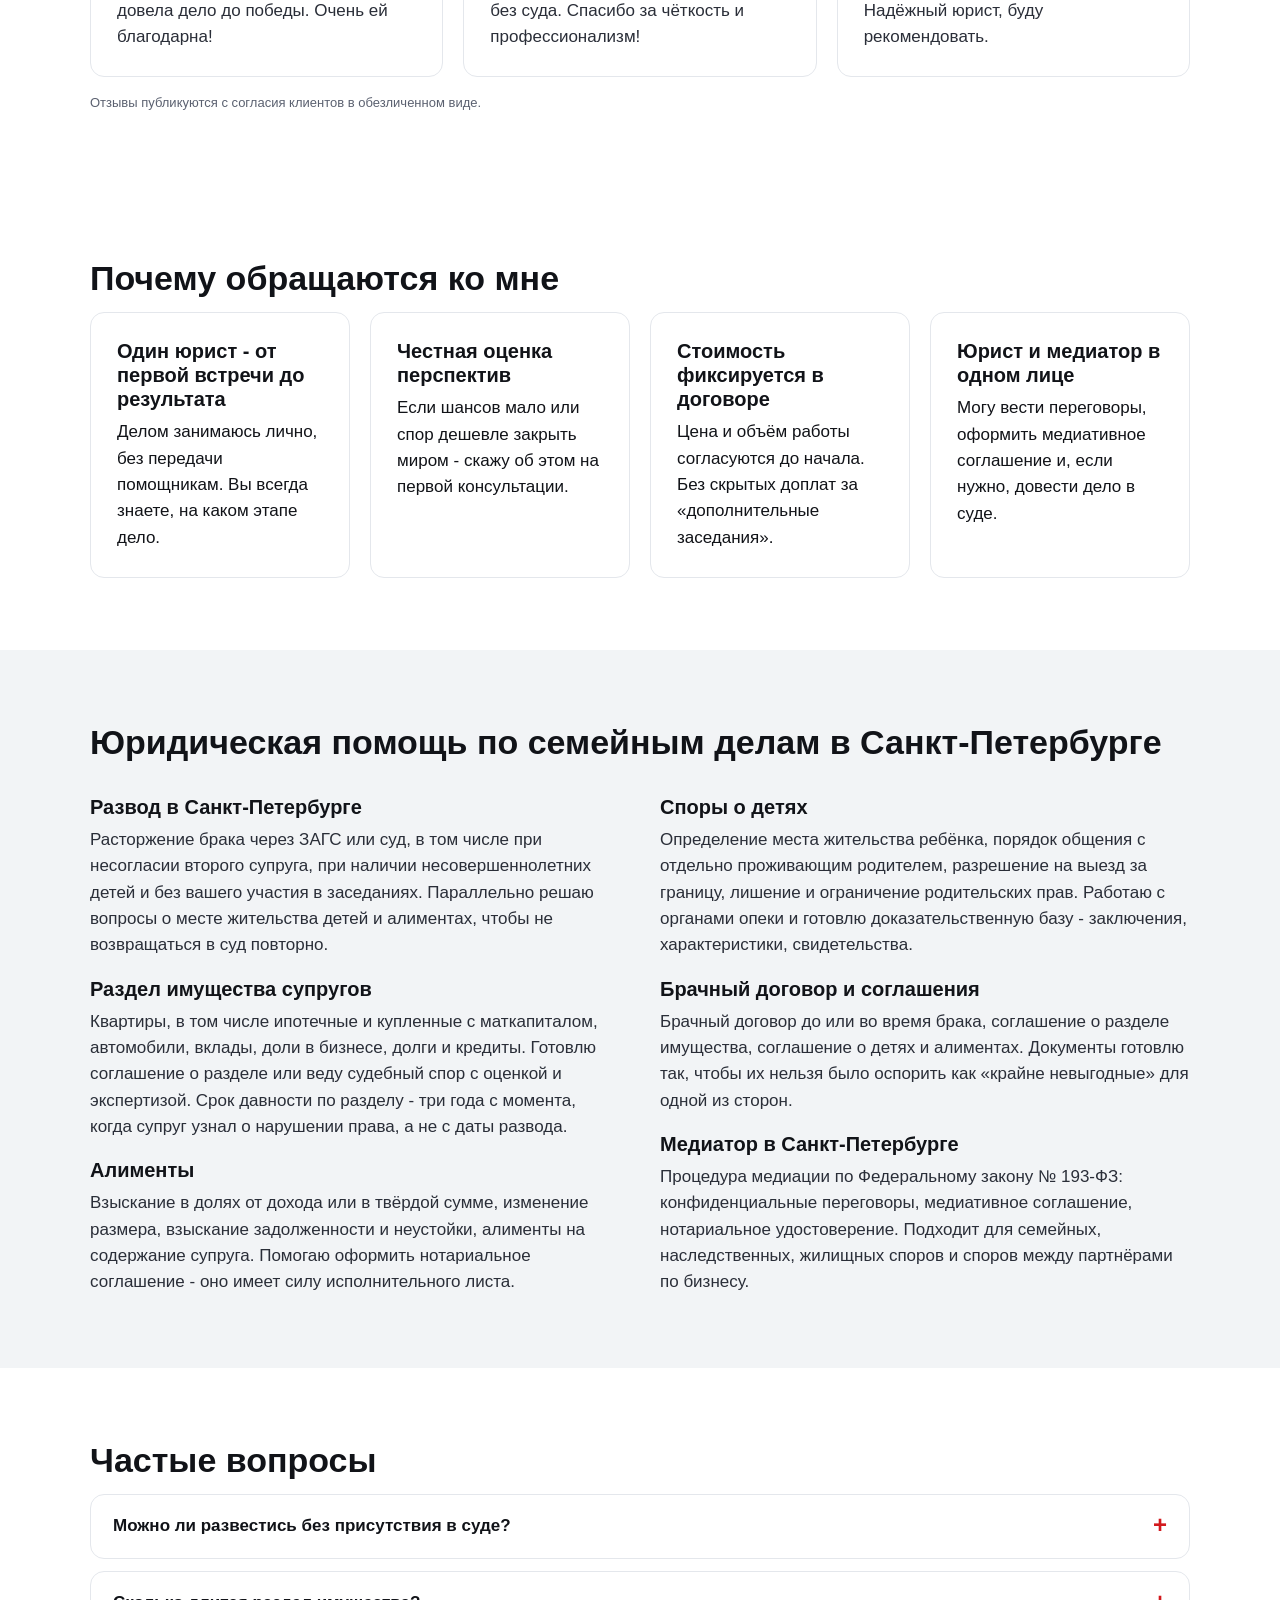
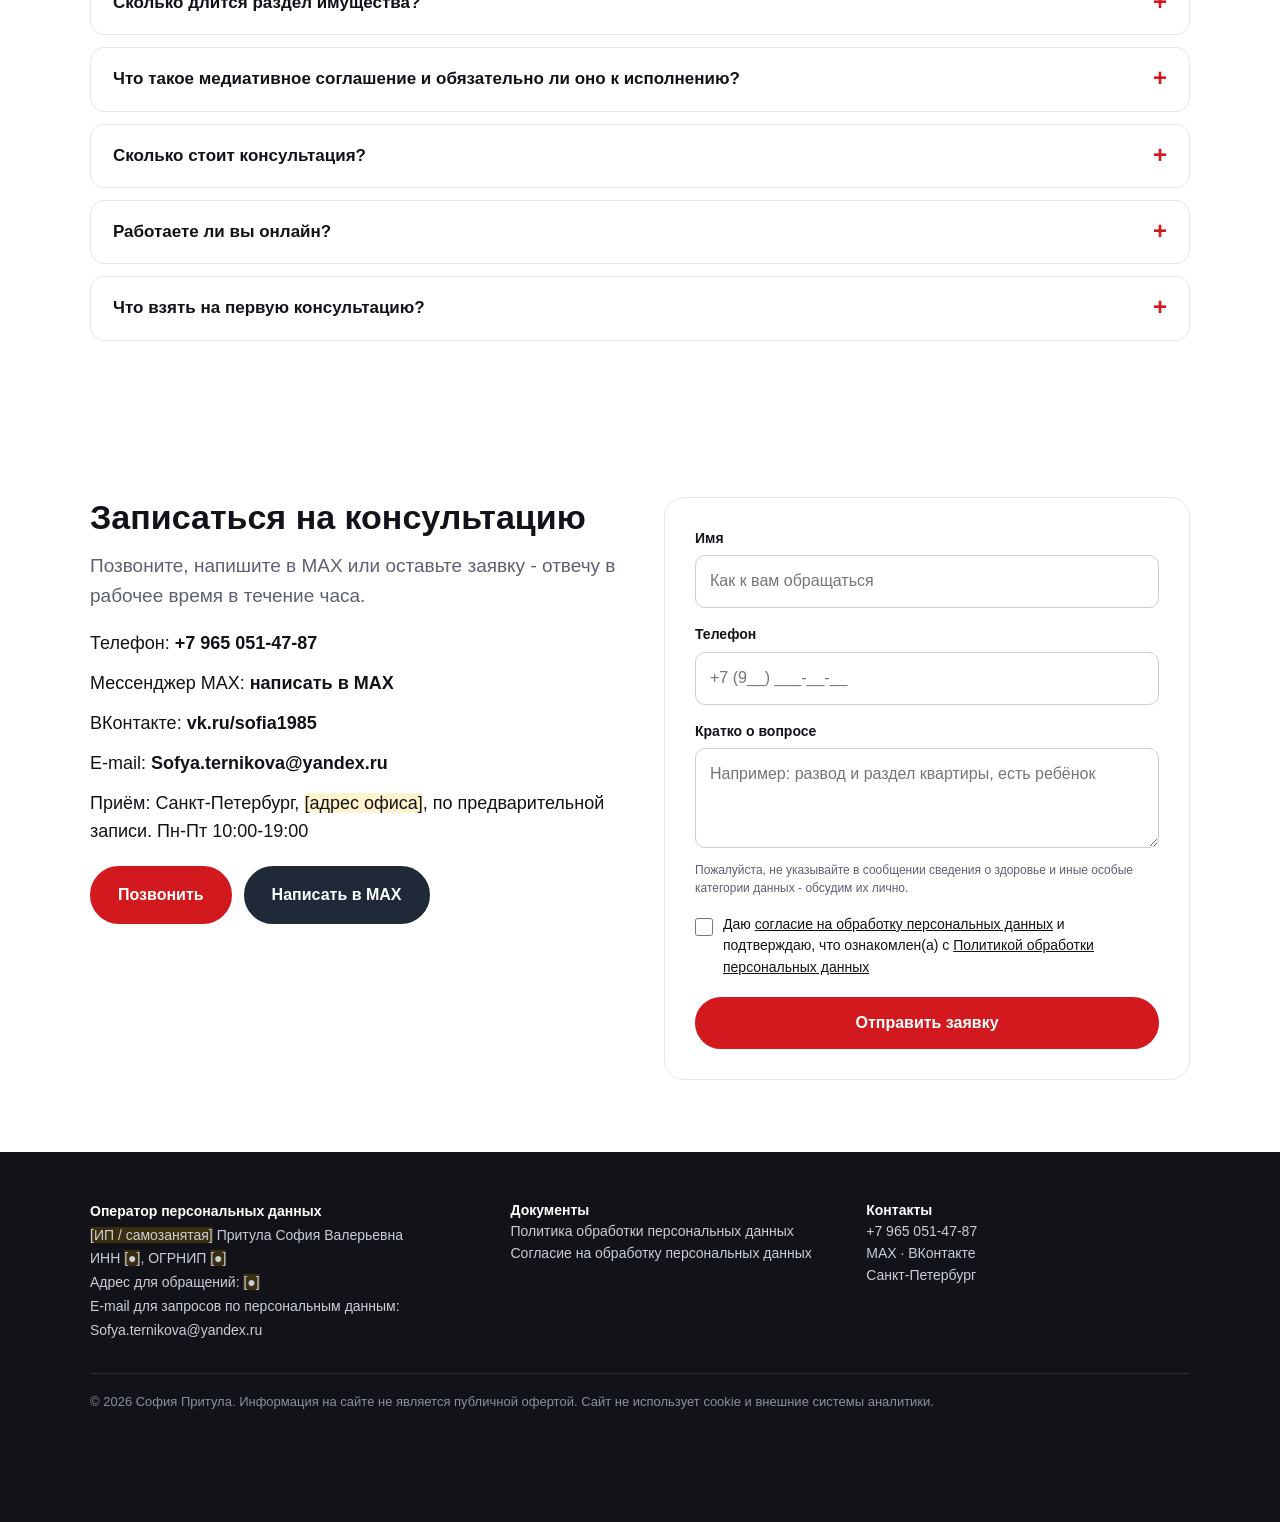
==== commit cdc7d5ae: "MAX вместо Telegram, крупное фото, SEO-блоки и разметка Co-Authored-By: Claude Fable 5.1 <noreply@an" ====
--- a/index.html
+++ b/index.html
@@ -6,6 +6,12 @@
 <title>Семейный юрист и медиатор в Санкт-Петербурге - София Притула</title>
 <meta name="description" content="София Притула - юрист и медиатор с 25-летней практикой в Санкт-Петербурге. Развод, раздел имущества, алименты, споры о детях, медиация. Около 70% споров решаю без суда. Запись на консультацию: +7 965 051 47 87.">
 <meta name="author" content="Тихонов Борис Игоревич">
+<meta name="keywords" content="семейный юрист Санкт-Петербург, юрист по разводам СПб, раздел имущества СПб, алименты юрист Санкт-Петербург, споры о детях юрист, брачный договор СПб, медиатор Санкт-Петербург, семейная медиация, наследственный юрист СПб, юрист по земельным спорам">
+<meta name="geo.region" content="RU-SPE">
+<meta name="geo.placename" content="Санкт-Петербург">
+<meta property="og:locale" content="ru_RU">
+<meta property="og:site_name" content="София Притула - юрист и медиатор">
+<!-- Подтверждение прав в Яндекс Вебмастере и Google Search Console: вставьте сюда выданные ими meta-теги -->
 <link rel="canonical" href="https://sofia-pritula.ru/">
 <meta property="og:type" content="website">
 <meta property="og:url" content="https://sofia-pritula.ru/">
@@ -24,9 +30,19 @@
   "email":"Sofya.ternikova@yandex.ru",
   "areaServed":"Санкт-Петербург и Ленинградская область",
   "address":{"@type":"PostalAddress","addressLocality":"Санкт-Петербург","addressCountry":"RU"},
-  "sameAs":["https://t.me/Sofa_Pritula","https://vk.ru/sofia1985"],
-  "priceRange":"по запросу"
+  "sameAs":["https://vk.ru/sofia1985"],
+  "priceRange":"по запросу","knowsAbout":["семейное право","медиация","раздел имущества","алименты","наследственное право"],"openingHours":"Mo-Fr 10:00-19:00"
 }
+</script>
+
+<script type="application/ld+json">
+{"@context":"https://schema.org","@type":"FAQPage","mainEntity":[
+{"@type":"Question","name":"Можно ли развестись без присутствия в суде?","acceptedAnswer":{"@type":"Answer","text":"Да. По доверенности юрист представляет ваши интересы в суде, вы не ходите на заседания."}},
+{"@type":"Question","name":"Сколько длится раздел имущества?","acceptedAnswer":{"@type":"Answer","text":"По соглашению сторон - от нескольких недель. В суде первая инстанция обычно занимает от 3 до 8 месяцев, с экспертизами и апелляцией дольше."}},
+{"@type":"Question","name":"Что такое медиативное соглашение?","acceptedAnswer":{"@type":"Answer","text":"Письменная договорённость сторон, достигнутая с участием медиатора. Удостоверенное нотариусом медиативное соглашение имеет силу исполнительного документа."}},
+{"@type":"Question","name":"Сколько стоит консультация?","acceptedAnswer":{"@type":"Answer","text":"Стоимость зависит от ситуации и фиксируется в договоре до начала работы. Цена называется после короткого разговора о вашем вопросе."}},
+{"@type":"Question","name":"Работаете ли вы онлайн?","acceptedAnswer":{"@type":"Answer","text":"Да. Консультации по телефону и видеосвязи, документы в электронном виде. Личные встречи - в Санкт-Петербурге по договорённости."}}
+]}
 </script>
 </head>
 <body>
@@ -37,8 +53,8 @@
     <nav class="menu" id="menu">
       <a href="#services">Услуги</a>
       <a href="#mediation">Медиация</a>
-      <a href="#process">Как я работаю</a>
-      <a href="#about">Обо мне</a>
+      <a href="#process">Подход</a>
+      <a href="#about">О себе</a>
       <a href="#reviews">Отзывы</a>
       <a href="#faq">Вопросы</a>
       <a href="#contact">Контакты</a>
@@ -50,25 +66,26 @@
 </header>
 
 <section class="hero" id="top">
-  <div class="wrap grid">
-    <div>
-      <span class="tag">Семейное право · Медиация · Суды</span>
-      <h1>Решу ваш семейный или имущественный спор - по возможности без суда</h1>
-      <p class="lead">Я София Притула, юрист и медиатор с 25-летней практикой в Санкт-Петербурге. Развод, раздел имущества, алименты, споры о детях, брачные договоры. Сначала ищу договорённость, если не получается - защищаю в суде.</p>
+  <div class="wrap">
+    <div class="hero-text">
+      <span class="tag">Семейное право · Медиация · Суды · Санкт-Петербург</span>
+      <h1>Семейный юрист и медиатор в Санкт-Петербурге</h1>
+      <p class="lead">Я София Притула, юрист с 25-летней практикой. Развод, раздел имущества, алименты, споры о детях, брачные договоры, наследство. Сначала ищу договорённость - около 70% споров закрываю без суда. Если не получается - защищаю в суде.</p>
       <div class="btns">
         <a class="btn" href="tel:+79650514787"><svg viewBox="0 0 24 24"><path d="M6.6 10.8a15 15 0 0 0 6.6 6.6l2.2-2.2c.3-.3.7-.4 1-.2 1.1.4 2.3.6 3.6.6.6 0 1 .4 1 1V20c0 .6-.4 1-1 1A17 17 0 0 1 3 4c0-.6.4-1 1-1h3.5c.6 0 1 .4 1 1 0 1.3.2 2.5.6 3.6.1.3 0 .7-.2 1l-2.3 2.2z"/></svg>Позвонить</a>
-        <a class="btn tg" href="https://t.me/Sofa_Pritula" target="_blank" rel="noopener"><svg viewBox="0 0 24 24"><path d="M9.4 15.6 9 20.3c.5 0 .8-.2 1-.5l2.5-2.4 5.2 3.8c1 .5 1.6.3 1.9-.9l3.4-16c.3-1.4-.5-2-1.5-1.6L1.6 10.4C.2 10.9.2 11.7 1.3 12l5.1 1.6L18.3 6c.6-.4 1.1-.2.7.2z"/></svg>Написать в Telegram</a>
+        <a class="btn max" href="https://max.ru/" data-max target="_blank" rel="noopener"><svg viewBox="0 0 24 24"><path d="M12 2a10 10 0 0 0-8.6 15.1L2 22l5.1-1.3A10 10 0 1 0 12 2zm-4.2 7h1.9l1.6 4.2L13 9h1.9l-2.9 7h-1.5z"/></svg>Написать в MAX</a>
         <a class="btn ghost" href="#contact">Оставить заявку</a>
       </div>
-      <div class="facts">
-        <div class="fact"><b>25 лет</b><span>юридической практики</span></div>
-        <div class="fact"><b>~70%</b><span>споров решаю без суда</span></div>
-        <div class="fact"><b>50+</b><span>заключённых мировых соглашений</span></div>
-      </div>
     </div>
     <div class="photo">
-      <img src="images/sofia.jpg" alt="София Притула, юрист и медиатор" onerror="this.onerror=null;this.src='https://static.tildacdn.com/tild3461-3030-4530-a538-313566376136/photo_2026-01-20_12-.jpg'">
+      <img src="images/sofia.jpg" alt="София Притула - семейный юрист и медиатор, Санкт-Петербург" onerror="this.onerror=null;this.src='https://static.tildacdn.com/tild3461-3030-4530-a538-313566376136/photo_2026-01-20_12-.jpg'">
       <div class="badge"><b>2 млрд ₽</b><small>выигранное арбитражное дело против Правительства РФ</small></div>
+    </div>
+    <div class="facts">
+      <div class="fact"><b>25 лет</b><span>юридической практики</span></div>
+      <div class="fact"><b>~70%</b><span>споров решаю без суда</span></div>
+      <div class="fact"><b>50+</b><span>мировых и медиативных соглашений</span></div>
+      <div class="fact"><b>Онлайн</b><span>консультации по всей России</span></div>
     </div>
   </div>
 </section>
@@ -207,7 +224,43 @@
   </div>
 </section>
 
-<section class="alt faq" id="faq">
+<section id="why">
+  <div class="wrap">
+    <h2>Почему обращаются ко мне</h2>
+    <div class="cards four">
+      <div class="card"><h3>Один юрист - от первой встречи до результата</h3><p>Делом занимаюсь лично, без передачи помощникам. Вы всегда знаете, на каком этапе дело.</p></div>
+      <div class="card"><h3>Честная оценка перспектив</h3><p>Если шансов мало или спор дешевле закрыть миром - скажу об этом на первой консультации.</p></div>
+      <div class="card"><h3>Стоимость фиксируется в договоре</h3><p>Цена и объём работы согласуются до начала. Без скрытых доплат за «дополнительные заседания».</p></div>
+      <div class="card"><h3>Юрист и медиатор в одном лице</h3><p>Могу вести переговоры, оформить медиативное соглашение и, если нужно, довести дело в суде.</p></div>
+    </div>
+  </div>
+</section>
+
+<section class="alt seo" id="info">
+  <div class="wrap">
+    <h2>Юридическая помощь по семейным делам в Санкт-Петербурге</h2>
+    <div class="cols">
+      <div>
+        <h3>Развод в Санкт-Петербурге</h3>
+        <p>Расторжение брака через ЗАГС или суд, в том числе при несогласии второго супруга, при наличии несовершеннолетних детей и без вашего участия в заседаниях. Параллельно решаю вопросы о месте жительства детей и алиментах, чтобы не возвращаться в суд повторно.</p>
+        <h3>Раздел имущества супругов</h3>
+        <p>Квартиры, в том числе ипотечные и купленные с маткапиталом, автомобили, вклады, доли в бизнесе, долги и кредиты. Готовлю соглашение о разделе или веду судебный спор с оценкой и экспертизой. Срок давности по разделу - три года с момента, когда супруг узнал о нарушении права, а не с даты развода.</p>
+        <h3>Алименты</h3>
+        <p>Взыскание в долях от дохода или в твёрдой сумме, изменение размера, взыскание задолженности и неустойки, алименты на содержание супруга. Помогаю оформить нотариальное соглашение - оно имеет силу исполнительного листа.</p>
+      </div>
+      <div>
+        <h3>Споры о детях</h3>
+        <p>Определение места жительства ребёнка, порядок общения с отдельно проживающим родителем, разрешение на выезд за границу, лишение и ограничение родительских прав. Работаю с органами опеки и готовлю доказательственную базу - заключения, характеристики, свидетельства.</p>
+        <h3>Брачный договор и соглашения</h3>
+        <p>Брачный договор до или во время брака, соглашение о разделе имущества, соглашение о детях и алиментах. Документы готовлю так, чтобы их нельзя было оспорить как «крайне невыгодные» для одной из сторон.</p>
+        <h3>Медиатор в Санкт-Петербурге</h3>
+        <p>Процедура медиации по Федеральному закону № 193-ФЗ: конфиденциальные переговоры, медиативное соглашение, нотариальное удостоверение. Подходит для семейных, наследственных, жилищных споров и споров между партнёрами по бизнесу.</p>
+      </div>
+    </div>
+  </div>
+</section>
+
+<section class="faq" id="faq">
   <div class="wrap">
     <h2>Частые вопросы</h2>
     <details><summary>Можно ли развестись без присутствия в суде?</summary><p>Да. По доверенности я представляю ваши интересы в суде, вы не ходите на заседания. Это особенно удобно, если второй супруг живёт в другом городе или отношения конфликтные.</p></details>
@@ -223,17 +276,17 @@
   <div class="wrap grid">
     <div>
       <h2>Записаться на консультацию</h2>
-      <p class="lead" style="margin-bottom:10px">Позвоните, напишите в мессенджер или оставьте заявку - отвечу в рабочее время в течение часа.</p>
+      <p class="lead" style="margin-bottom:10px">Позвоните, напишите в MAX или оставьте заявку - отвечу в рабочее время в течение часа.</p>
       <ul class="clist">
         <li>Телефон: <a href="tel:+79650514787">+7 965 051-47-87</a></li>
-        <li>Telegram: <a href="https://t.me/Sofa_Pritula" target="_blank" rel="noopener">@Sofa_Pritula</a></li>
+        <li>Мессенджер MAX: <a href="https://max.ru/" data-max target="_blank" rel="noopener">написать в MAX</a></li>
         <li>ВКонтакте: <a href="https://vk.ru/sofia1985" target="_blank" rel="noopener">vk.ru/sofia1985</a></li>
         <li>E-mail: <a href="mailto:Sofya.ternikova@yandex.ru">Sofya.ternikova@yandex.ru</a></li>
         <li>Приём: Санкт-Петербург, <span style="background:#fff3cd">[адрес офиса]</span>, по предварительной записи. Пн-Пт 10:00-19:00</li>
       </ul>
       <div class="btns">
         <a class="btn" href="tel:+79650514787">Позвонить</a>
-        <a class="btn tg" href="https://t.me/Sofa_Pritula" target="_blank" rel="noopener">Telegram</a>
+        <a class="btn max" href="https://max.ru/" data-max target="_blank" rel="noopener">Написать в MAX</a>
       </div>
     </div>
     <form id="form" novalidate>
@@ -267,7 +320,7 @@
       <div>
         <b>Контакты</b><br>
         <a href="tel:+79650514787">+7 965 051-47-87</a><br>
-        <a href="https://t.me/Sofa_Pritula" target="_blank" rel="noopener">Telegram</a> · <a href="https://vk.ru/sofia1985" target="_blank" rel="noopener">ВКонтакте</a><br>
+        <a href="https://max.ru/" data-max target="_blank" rel="noopener">MAX</a> · <a href="https://vk.ru/sofia1985" target="_blank" rel="noopener">ВКонтакте</a><br>
         Санкт-Петербург
       </div>
     </div>
@@ -277,7 +330,7 @@
 
 <div class="bar">
   <a href="tel:+79650514787"><svg viewBox="0 0 24 24"><path d="M6.6 10.8a15 15 0 0 0 6.6 6.6l2.2-2.2c.3-.3.7-.4 1-.2 1.1.4 2.3.6 3.6.6.6 0 1 .4 1 1V20c0 .6-.4 1-1 1A17 17 0 0 1 3 4c0-.6.4-1 1-1h3.5c.6 0 1 .4 1 1 0 1.3.2 2.5.6 3.6.1.3 0 .7-.2 1l-2.3 2.2z"/></svg>Позвонить</a>
-  <a href="https://t.me/Sofa_Pritula" target="_blank" rel="noopener"><svg viewBox="0 0 24 24"><path d="M9.4 15.6 9 20.3c.5 0 .8-.2 1-.5l2.5-2.4 5.2 3.8c1 .5 1.6.3 1.9-.9l3.4-16c.3-1.4-.5-2-1.5-1.6L1.6 10.4C.2 10.9.2 11.7 1.3 12l5.1 1.6L18.3 6c.6-.4 1.1-.2.7.2z"/></svg>Telegram</a>
+  <a href="https://max.ru/" data-max target="_blank" rel="noopener"><svg viewBox="0 0 24 24"><path d="M12 2a10 10 0 0 0-8.6 15.1L2 22l5.1-1.3A10 10 0 1 0 12 2zm-4.2 7h1.9l1.6 4.2L13 9h1.9l-2.9 7h-1.5z"/></svg>MAX</a>
   <a class="main" href="#contact"><svg viewBox="0 0 24 24"><path d="M3 5h18v14H3zm2 2v.5l7 4.5 7-4.5V7zm0 2.8V17h14V9.8l-7 4.5z"/></svg>Заявка</a>
 </div>
 
--- a/css/style.css
+++ b/css/style.css
@@ -20,8 +20,8 @@
 .btn:hover{background:var(--red-d);border-color:var(--red-d)}
 .btn.ghost{background:transparent;color:var(--ink);border-color:var(--ink)}
 .btn.ghost:hover{background:var(--ink);color:#fff}
-.btn.tg{background:#229ED9;border-color:#229ED9}
-.btn.tg:hover{background:#1b86ba;border-color:#1b86ba}
+.btn.max{background:#1f2937;border-color:#1f2937}
+.btn.max:hover{background:#111827;border-color:#111827}
 .btn svg{width:20px;height:20px;fill:currentColor}
 .btns{display:flex;flex-wrap:wrap;gap:12px}
 
@@ -39,15 +39,16 @@
 
 /* hero */
 .hero{padding:70px 0 60px;background:linear-gradient(180deg,#fff 0%,var(--bg2) 100%)}
-.hero .grid{display:grid;grid-template-columns:1.1fr .9fr;gap:48px;align-items:center}
+.hero .wrap{display:grid;grid-template-columns:1.05fr .95fr;gap:44px;align-items:center}
+.facts{grid-column:1/-1}
 .hero .tag{display:inline-block;background:#fde8e8;color:var(--red);font-weight:700;font-size:13px;letter-spacing:.6px;text-transform:uppercase;padding:7px 14px;border-radius:999px;margin-bottom:18px}
 .hero p.lead{margin:18px 0 28px}
 .hero .photo{position:relative}
-.hero .photo img{width:100%;aspect-ratio:4/5;object-fit:cover;border-radius:24px;box-shadow:0 30px 60px -30px rgba(0,0,0,.35)}
-.hero .badge{position:absolute;left:-18px;bottom:28px;background:#fff;border-radius:16px;padding:14px 18px;box-shadow:0 12px 30px -12px rgba(0,0,0,.3)}
+.hero .photo img{width:100%;aspect-ratio:4/5;object-fit:cover;object-position:100% 35%;border-radius:24px;box-shadow:0 30px 60px -30px rgba(0,0,0,.35);background:#fff}
+.hero .badge{position:absolute;left:24px;bottom:24px;background:#fff;border-radius:16px;padding:14px 18px;box-shadow:0 12px 30px -12px rgba(0,0,0,.3)}
 .hero .badge b{font-size:28px;color:var(--red);display:block;line-height:1}
 .hero .badge small{color:var(--mut)}
-.facts{display:grid;grid-template-columns:repeat(3,1fr);gap:14px;margin-top:34px}
+.facts{display:grid;grid-template-columns:repeat(4,1fr);gap:14px;margin-top:10px}
 .fact{background:#fff;border:1px solid var(--line);border-radius:var(--r);padding:16px 18px}
 .fact b{display:block;font-size:26px;color:var(--red);line-height:1.1}
 .fact span{font-size:14px;color:var(--mut)}
@@ -72,7 +73,7 @@
 
 /* about */
 .about .grid{display:grid;grid-template-columns:.8fr 1.2fr;gap:48px;align-items:center}
-.about img{border-radius:24px;aspect-ratio:4/5;object-fit:cover;width:100%}
+.about img{border-radius:24px;width:100%;height:auto}
 .about ul{list-style:none;margin-top:18px}
 .about li{padding:10px 0 10px 32px;position:relative;border-bottom:1px solid var(--line)}
 .about li::before{content:"";position:absolute;left:0;top:16px;width:18px;height:18px;border-radius:50%;background:var(--red);mask:url('data:image/svg+xml;utf8,<svg xmlns="http://www.w3.org/2000/svg" viewBox="0 0 24 24"><path d="M9 16.2 4.8 12l-1.4 1.4L9 19 21 7l-1.4-1.4z"/></svg>') center/contain no-repeat;-webkit-mask:url('data:image/svg+xml;utf8,<svg xmlns="http://www.w3.org/2000/svg" viewBox="0 0 24 24"><path d="M9 16.2 4.8 12l-1.4 1.4L9 19 21 7l-1.4-1.4z"/></svg>') center/contain no-repeat}
@@ -137,8 +138,8 @@
 
 @media (max-width:980px){
   h1{font-size:36px} h2{font-size:28px}
-  .hero .grid,.about .grid,.contact .grid{grid-template-columns:1fr}
-  .hero .photo{order:-1;max-width:420px}
+  .hero .wrap,.about .grid,.contact .grid{grid-template-columns:1fr}
+  .hero .photo{order:-1;max-width:420px;margin:0 auto}
   .cards,.cards.four{grid-template-columns:repeat(2,1fr)}
   .steps{grid-template-columns:repeat(2,1fr)}
   footer .grid{grid-template-columns:1fr}
@@ -157,3 +158,8 @@
   .hero .badge{left:10px}
   .bar{display:grid}
 }
+
+.seo .cols{display:grid;grid-template-columns:1fr 1fr;gap:40px}
+.seo h3{margin-top:18px}
+.seo p{color:#2a2e38}
+@media (max-width:980px){.seo .cols{grid-template-columns:1fr}.facts{grid-template-columns:repeat(2,1fr)}}
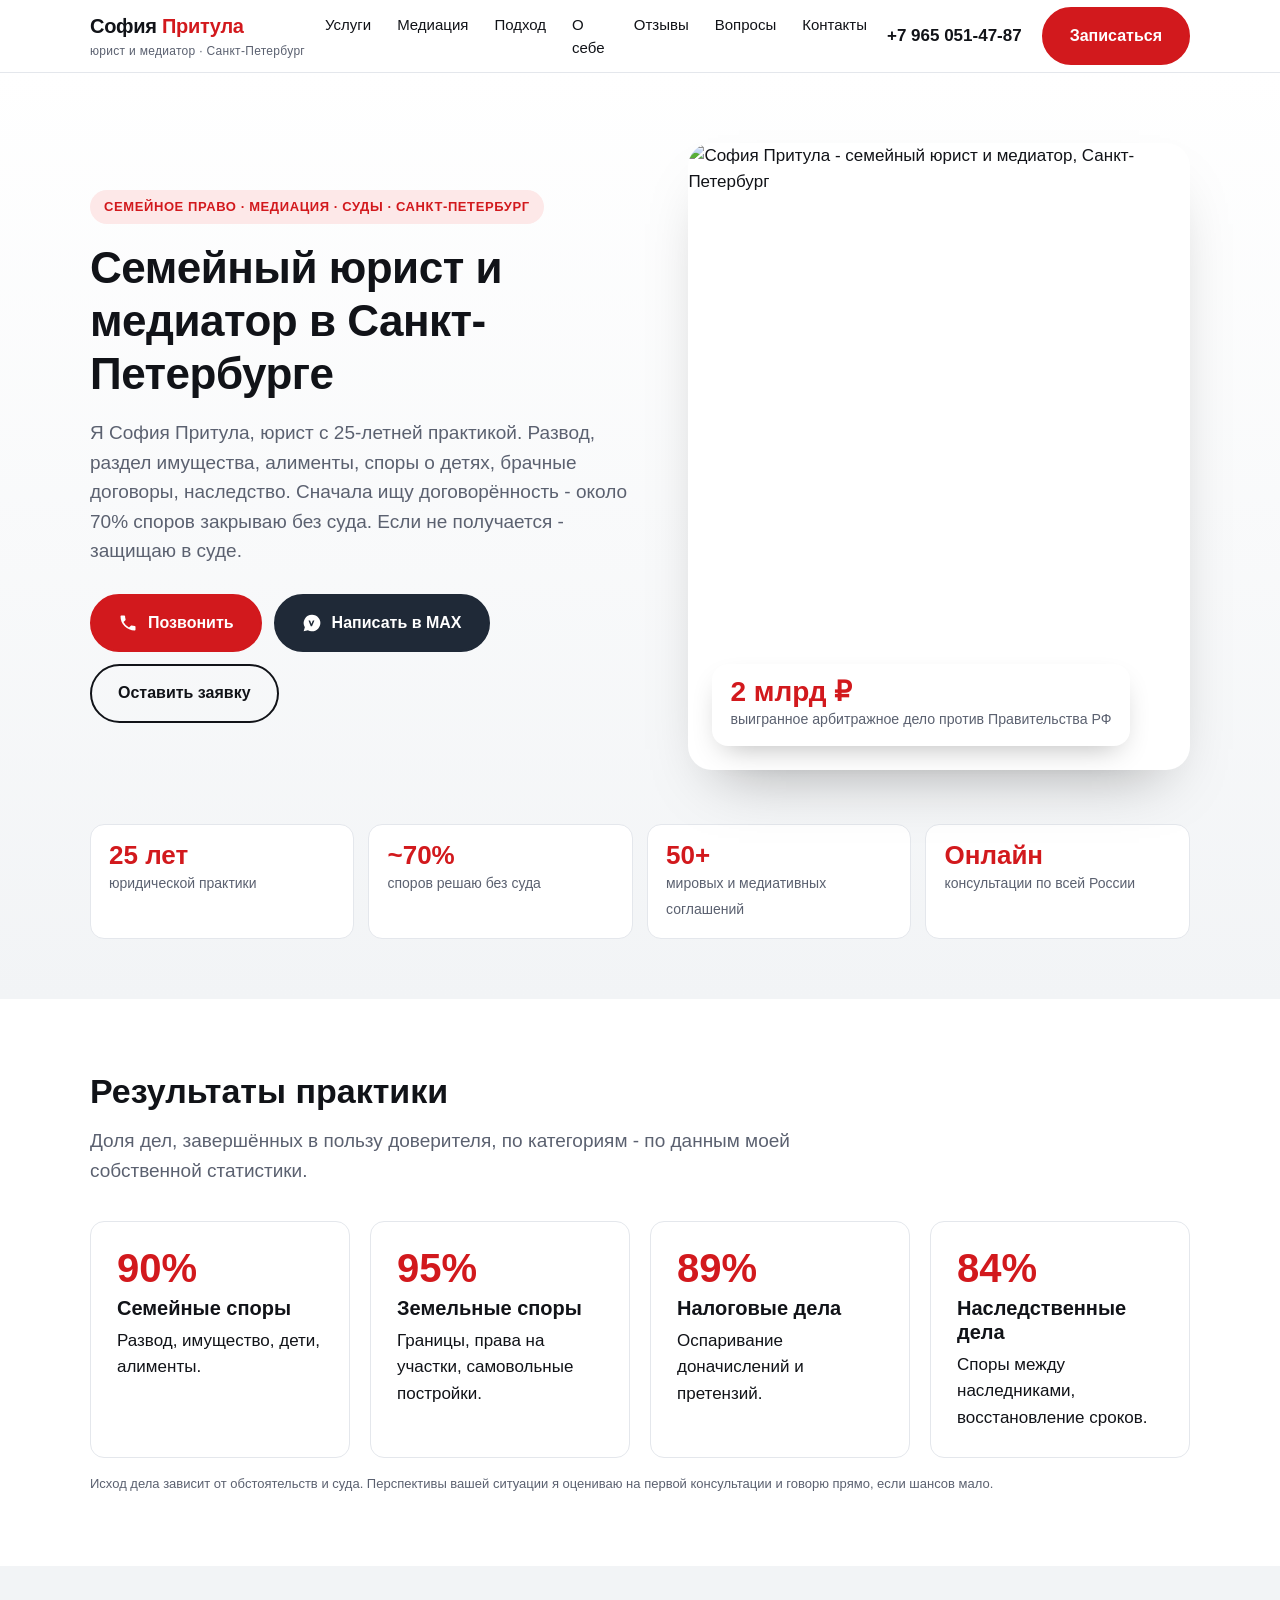
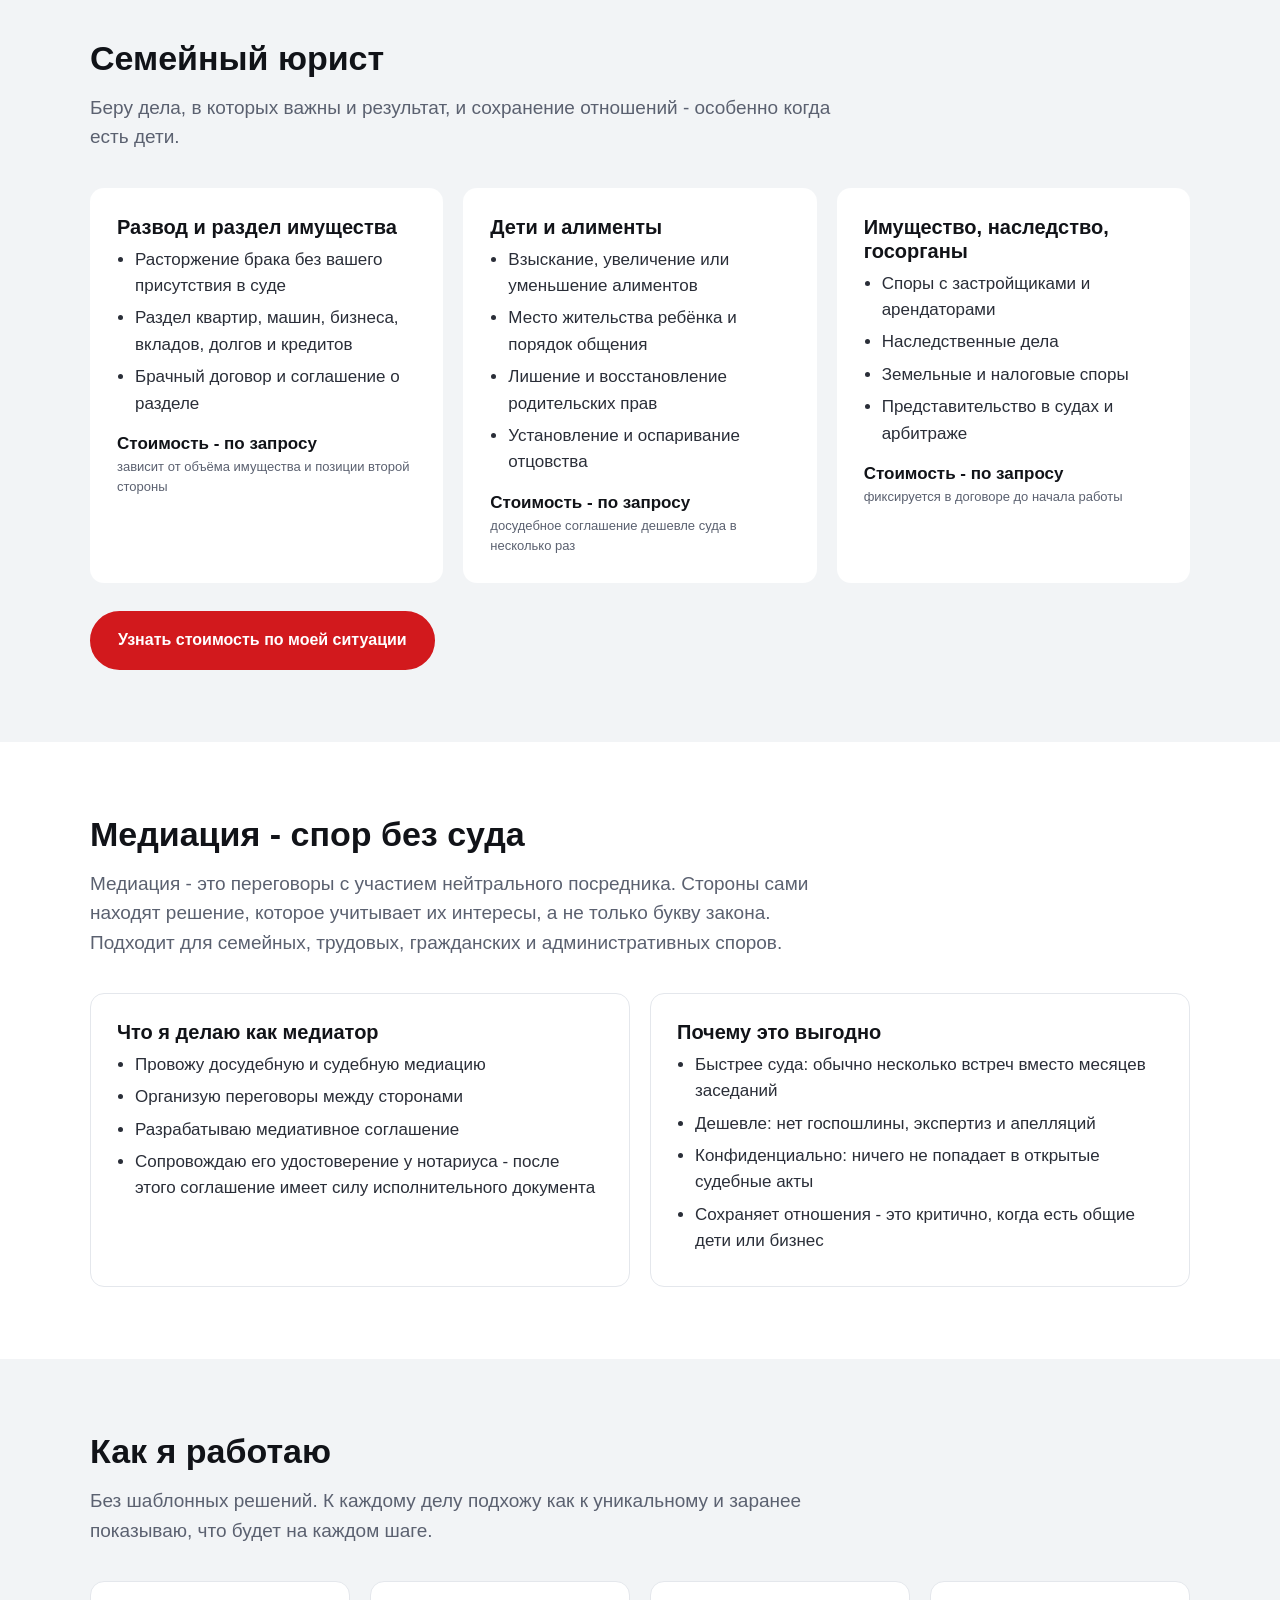
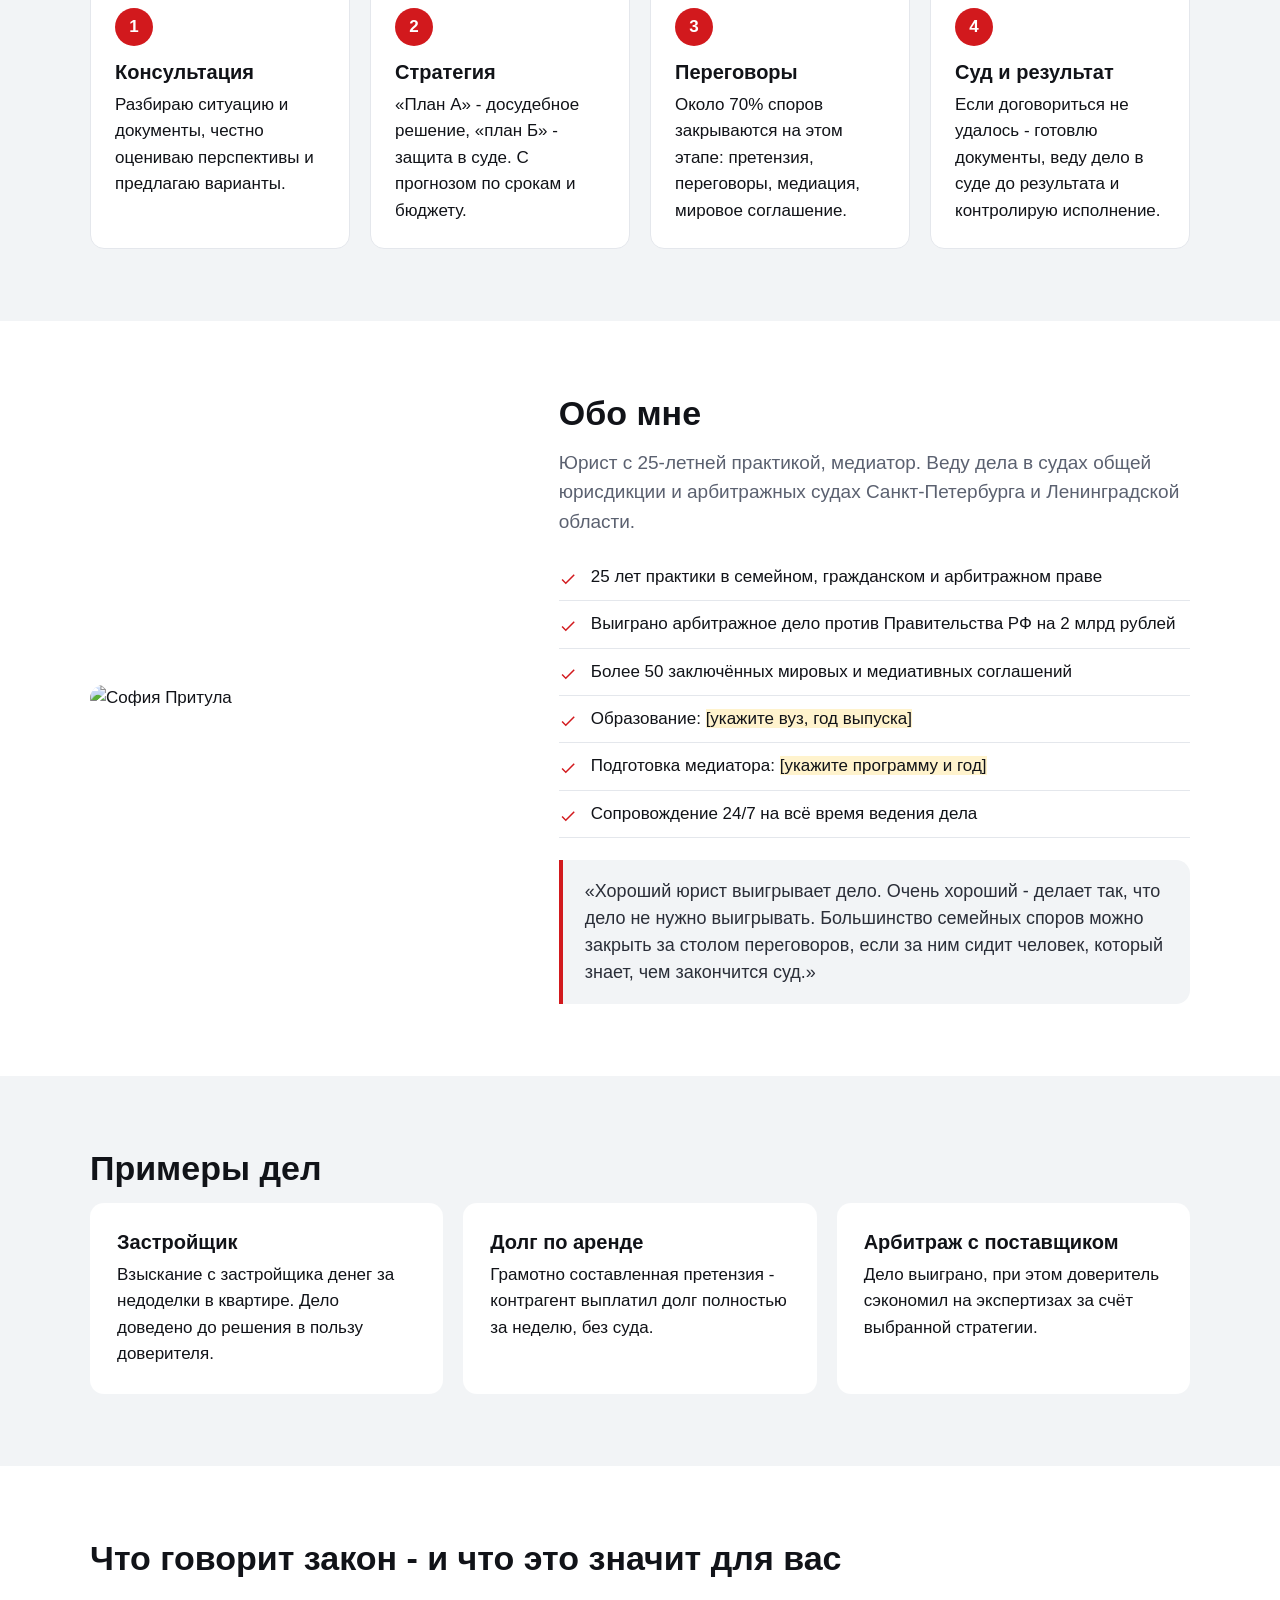
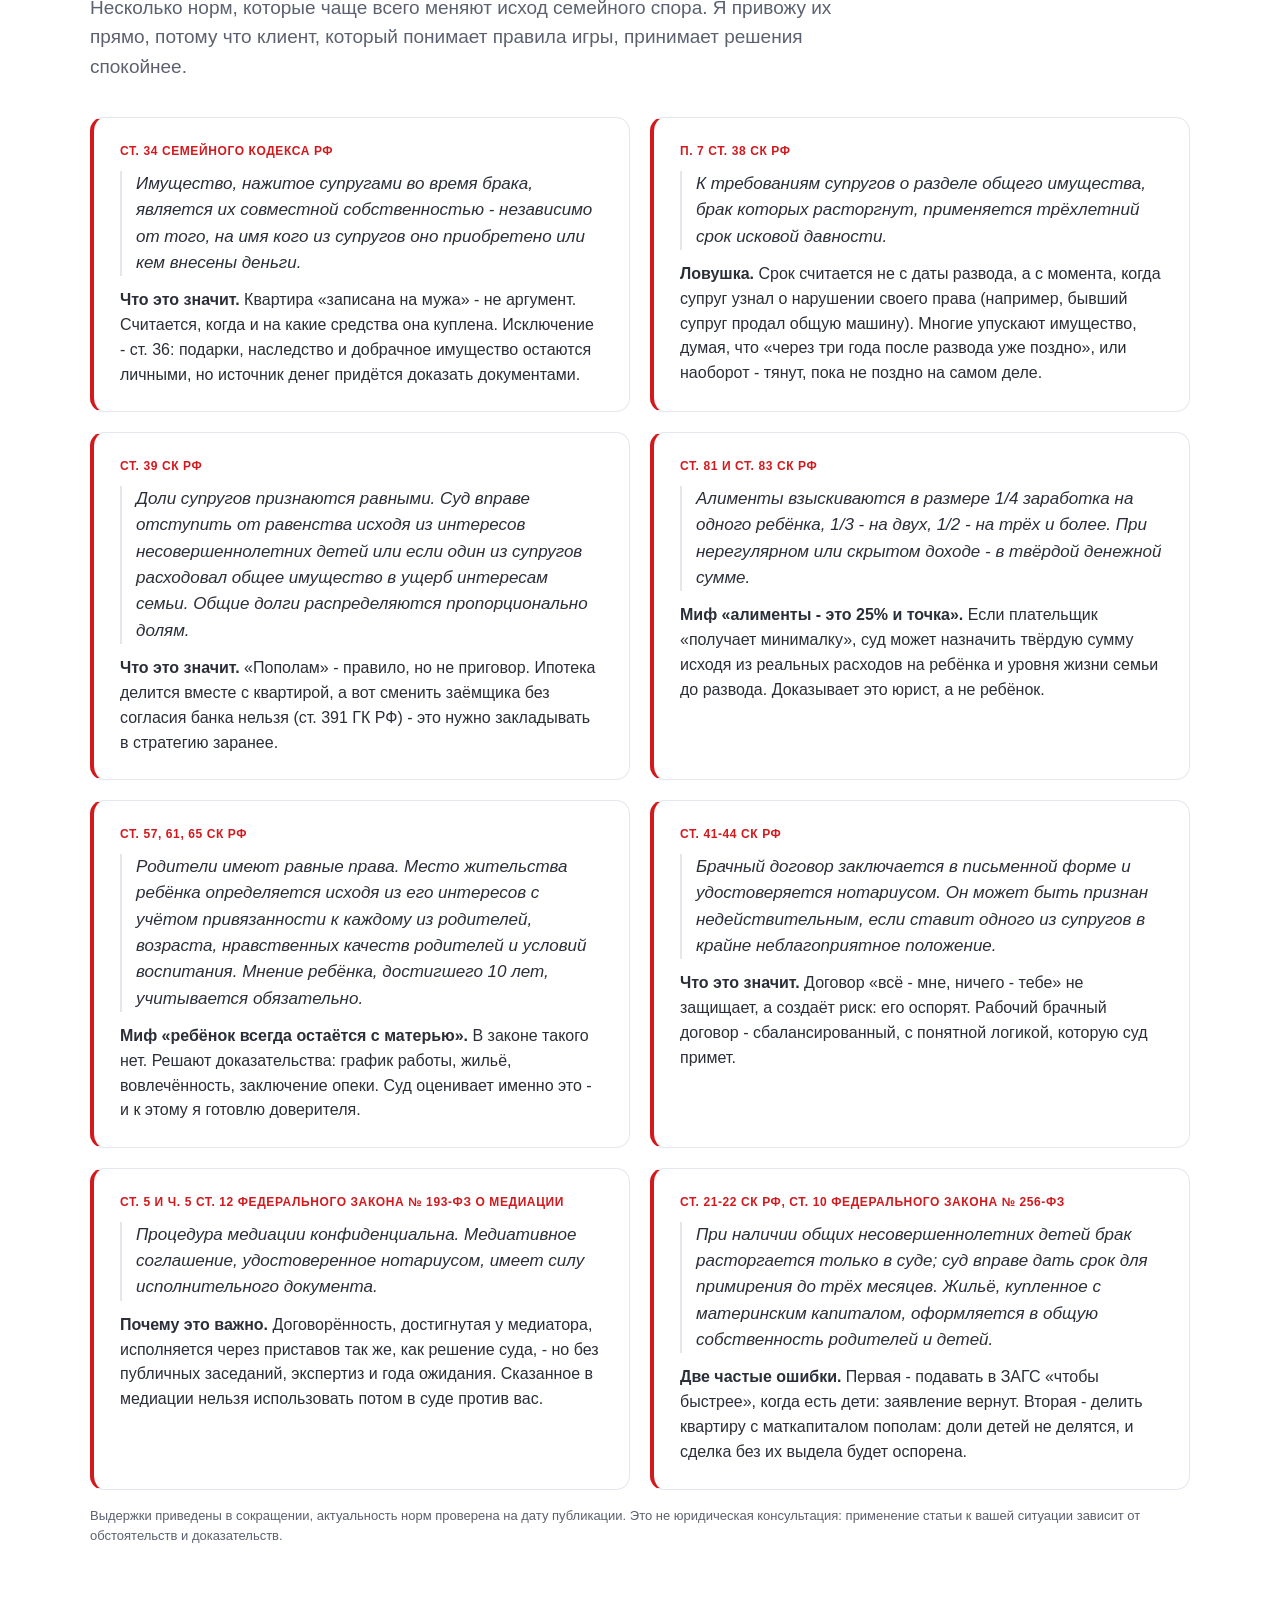
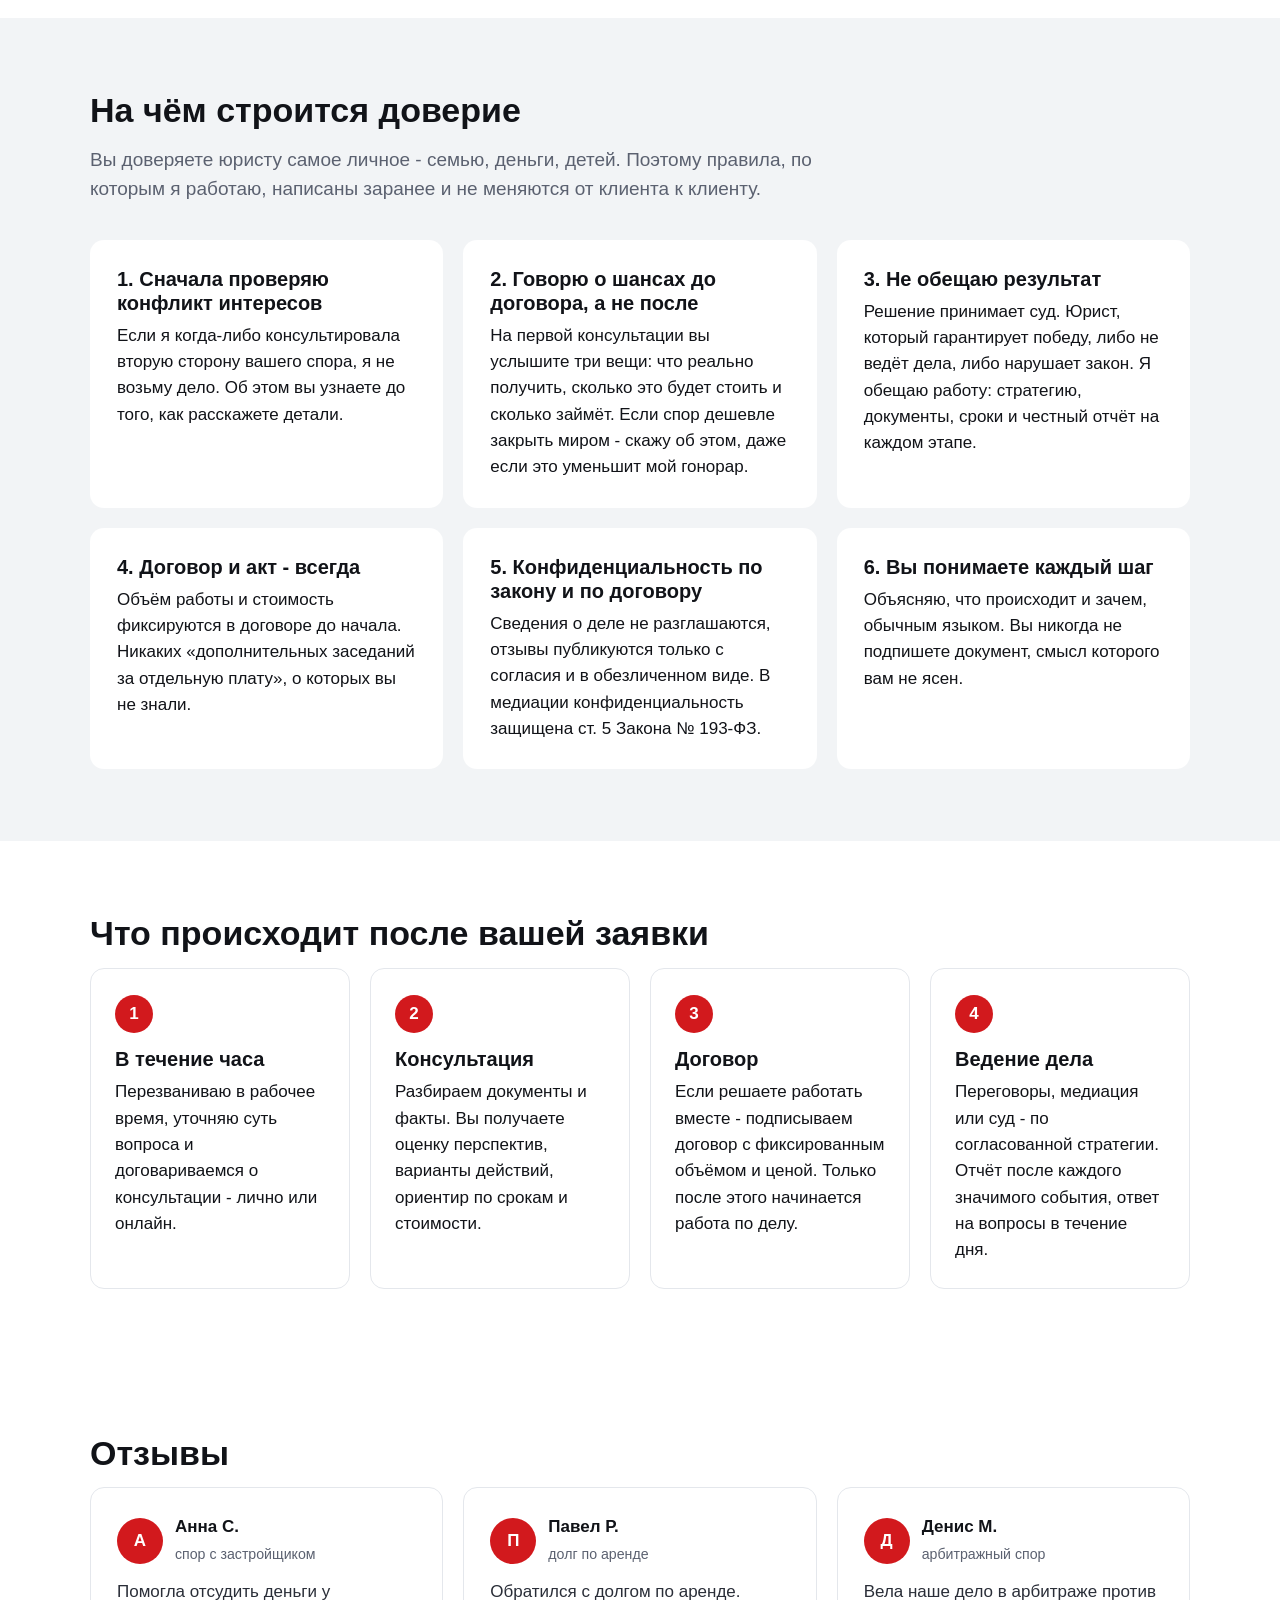
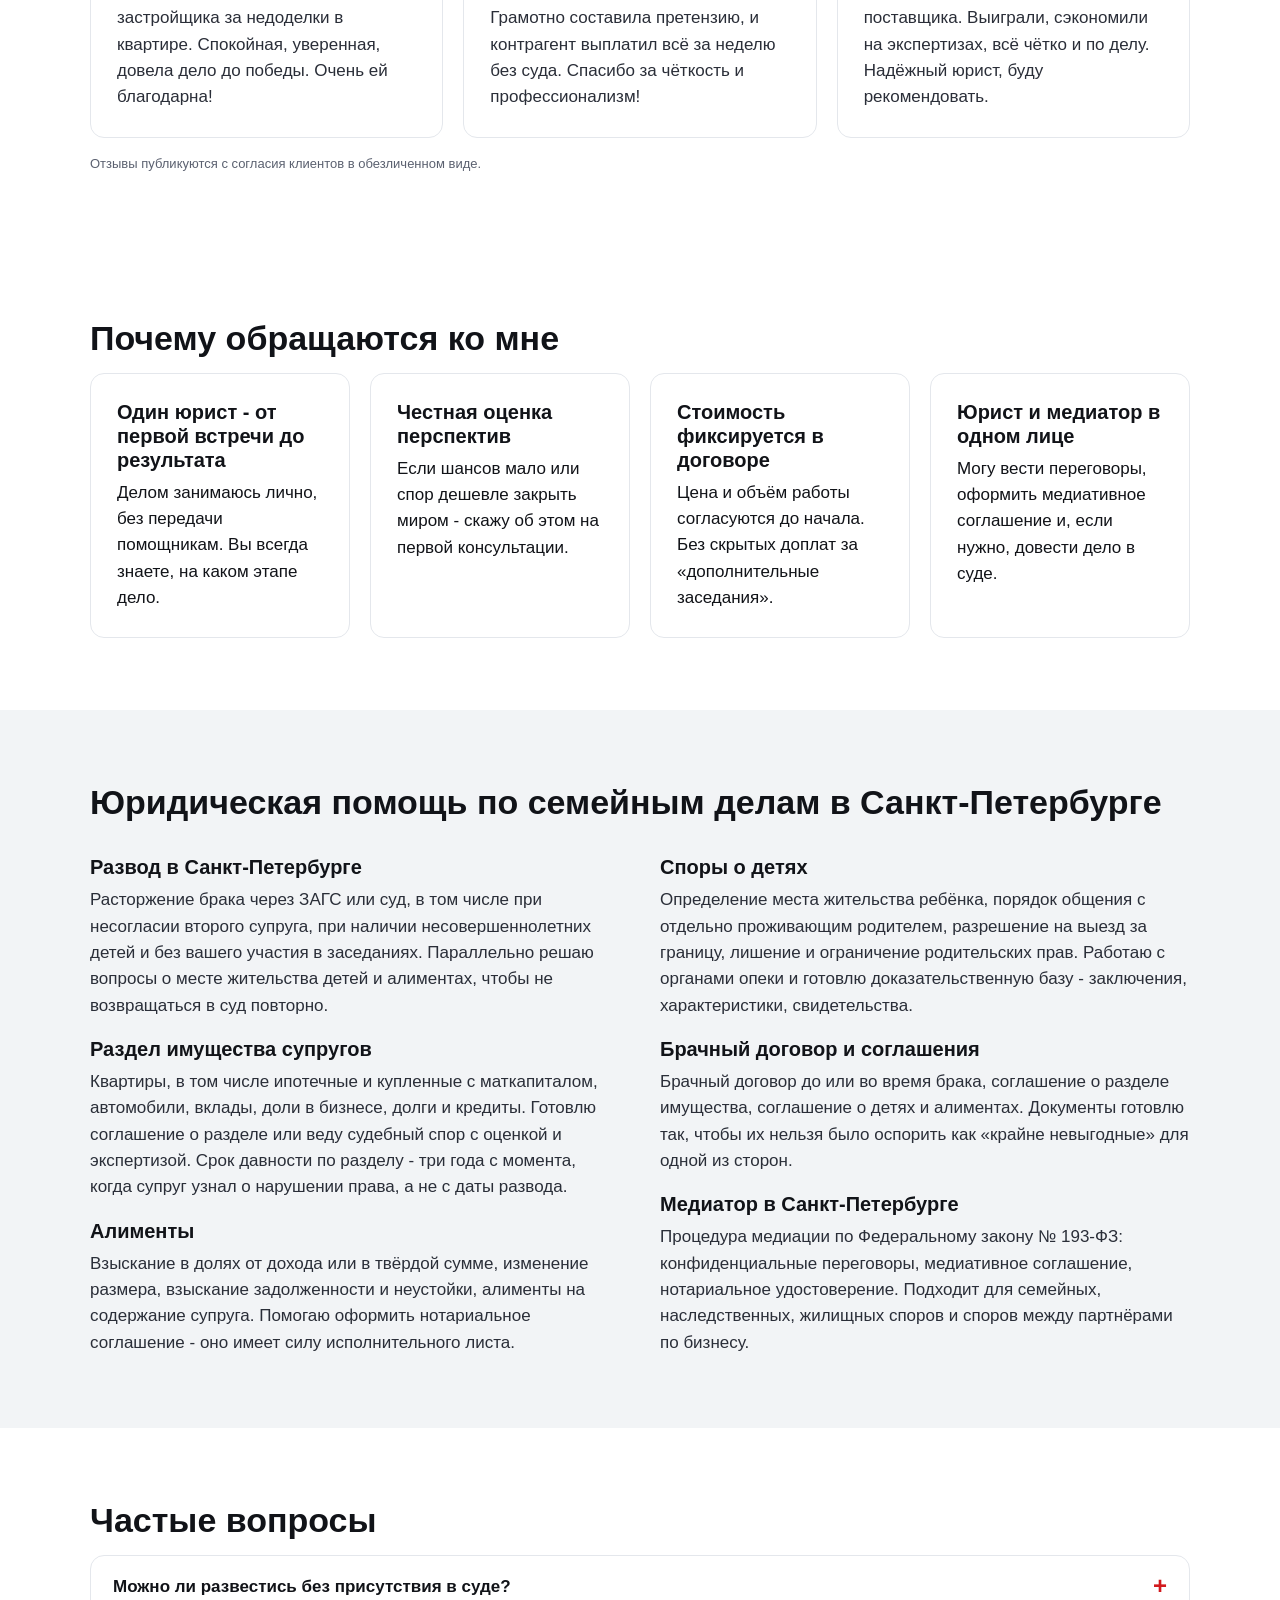
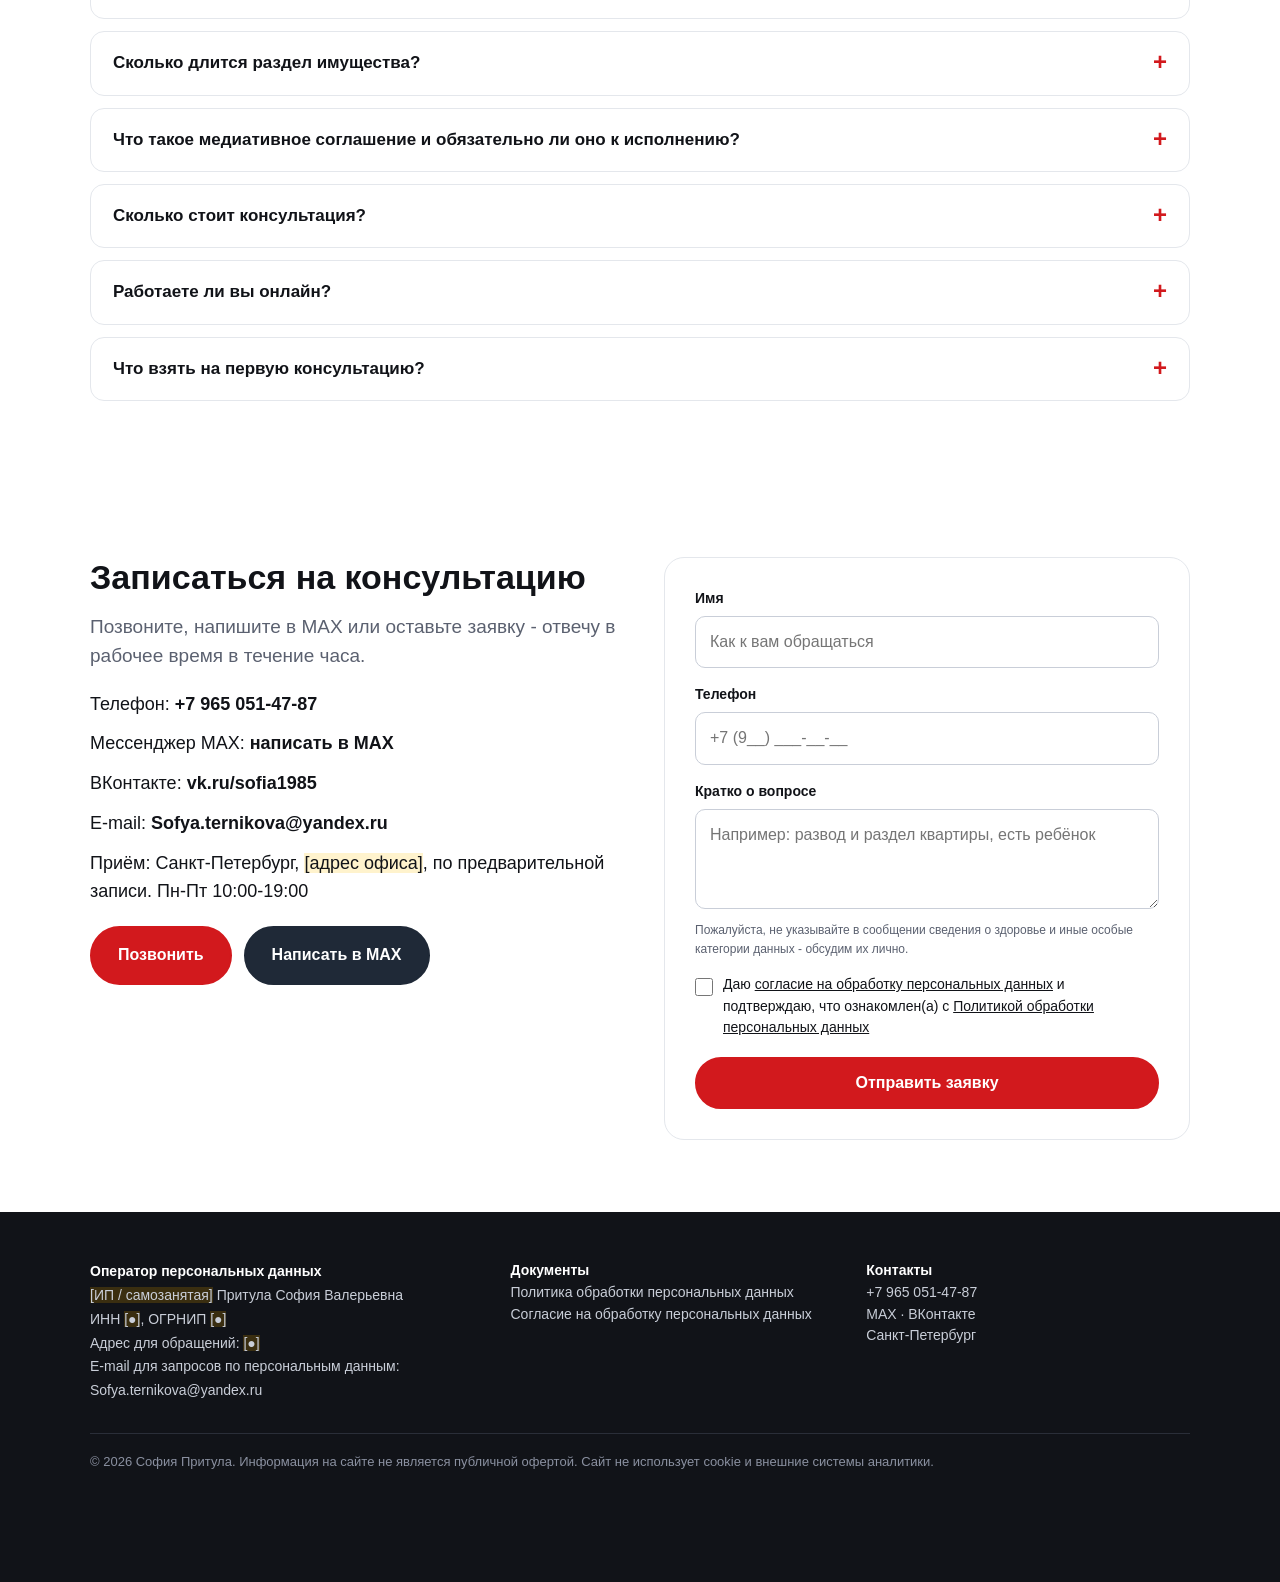
==== commit 53bacb55: "Блоки: выдержки из закона, принципы доверия, после заявки Co-Authored-By: Claude Fable 5.1 <noreply@" ====
--- a/index.html
+++ b/index.html
@@ -197,6 +197,7 @@
         <li>Подготовка медиатора: <span style="background:#fff3cd">[укажите программу и год]</span></li>
         <li>Сопровождение 24/7 на всё время ведения дела</li>
       </ul>
+      <blockquote class="quote">«Хороший юрист выигрывает дело. Очень хороший - делает так, что дело не нужно выигрывать. Большинство семейных споров можно закрыть за столом переговоров, если за ним сидит человек, который знает, чем закончится суд.»</blockquote>
     </div>
   </div>
 </section>
@@ -208,6 +209,83 @@
       <div class="card"><h3>Застройщик</h3><p>Взыскание с застройщика денег за недоделки в квартире. Дело доведено до решения в пользу доверителя.</p></div>
       <div class="card"><h3>Долг по аренде</h3><p>Грамотно составленная претензия - контрагент выплатил долг полностью за неделю, без суда.</p></div>
       <div class="card"><h3>Арбитраж с поставщиком</h3><p>Дело выиграно, при этом доверитель сэкономил на экспертизах за счёт выбранной стратегии.</p></div>
+    </div>
+  </div>
+</section>
+
+<section id="law">
+  <div class="wrap">
+    <h2>Что говорит закон - и что это значит для вас</h2>
+    <p class="lead">Несколько норм, которые чаще всего меняют исход семейного спора. Я привожу их прямо, потому что клиент, который понимает правила игры, принимает решения спокойнее.</p>
+    <div class="law-grid">
+      <div class="law">
+        <div class="law-ref">ст. 34 Семейного кодекса РФ</div>
+        <p class="law-q">Имущество, нажитое супругами во время брака, является их совместной собственностью - независимо от того, на имя кого из супругов оно приобретено или кем внесены деньги.</p>
+        <p class="law-c"><b>Что это значит.</b> Квартира «записана на мужа» - не аргумент. Считается, когда и на какие средства она куплена. Исключение - ст. 36: подарки, наследство и добрачное имущество остаются личными, но источник денег придётся доказать документами.</p>
+      </div>
+      <div class="law">
+        <div class="law-ref">п. 7 ст. 38 СК РФ</div>
+        <p class="law-q">К требованиям супругов о разделе общего имущества, брак которых расторгнут, применяется трёхлетний срок исковой давности.</p>
+        <p class="law-c"><b>Ловушка.</b> Срок считается не с даты развода, а с момента, когда супруг узнал о нарушении своего права (например, бывший супруг продал общую машину). Многие упускают имущество, думая, что «через три года после развода уже поздно», или наоборот - тянут, пока не поздно на самом деле.</p>
+      </div>
+      <div class="law">
+        <div class="law-ref">ст. 39 СК РФ</div>
+        <p class="law-q">Доли супругов признаются равными. Суд вправе отступить от равенства исходя из интересов несовершеннолетних детей или если один из супругов расходовал общее имущество в ущерб интересам семьи. Общие долги распределяются пропорционально долям.</p>
+        <p class="law-c"><b>Что это значит.</b> «Пополам» - правило, но не приговор. Ипотека делится вместе с квартирой, а вот сменить заёмщика без согласия банка нельзя (ст. 391 ГК РФ) - это нужно закладывать в стратегию заранее.</p>
+      </div>
+      <div class="law">
+        <div class="law-ref">ст. 81 и ст. 83 СК РФ</div>
+        <p class="law-q">Алименты взыскиваются в размере 1/4 заработка на одного ребёнка, 1/3 - на двух, 1/2 - на трёх и более. При нерегулярном или скрытом доходе - в твёрдой денежной сумме.</p>
+        <p class="law-c"><b>Миф «алименты - это 25% и точка».</b> Если плательщик «получает минималку», суд может назначить твёрдую сумму исходя из реальных расходов на ребёнка и уровня жизни семьи до развода. Доказывает это юрист, а не ребёнок.</p>
+      </div>
+      <div class="law">
+        <div class="law-ref">ст. 57, 61, 65 СК РФ</div>
+        <p class="law-q">Родители имеют равные права. Место жительства ребёнка определяется исходя из его интересов с учётом привязанности к каждому из родителей, возраста, нравственных качеств родителей и условий воспитания. Мнение ребёнка, достигшего 10 лет, учитывается обязательно.</p>
+        <p class="law-c"><b>Миф «ребёнок всегда остаётся с матерью».</b> В законе такого нет. Решают доказательства: график работы, жильё, вовлечённость, заключение опеки. Суд оценивает именно это - и к этому я готовлю доверителя.</p>
+      </div>
+      <div class="law">
+        <div class="law-ref">ст. 41-44 СК РФ</div>
+        <p class="law-q">Брачный договор заключается в письменной форме и удостоверяется нотариусом. Он может быть признан недействительным, если ставит одного из супругов в крайне неблагоприятное положение.</p>
+        <p class="law-c"><b>Что это значит.</b> Договор «всё - мне, ничего - тебе» не защищает, а создаёт риск: его оспорят. Рабочий брачный договор - сбалансированный, с понятной логикой, которую суд примет.</p>
+      </div>
+      <div class="law">
+        <div class="law-ref">ст. 5 и ч. 5 ст. 12 Федерального закона № 193-ФЗ о медиации</div>
+        <p class="law-q">Процедура медиации конфиденциальна. Медиативное соглашение, удостоверенное нотариусом, имеет силу исполнительного документа.</p>
+        <p class="law-c"><b>Почему это важно.</b> Договорённость, достигнутая у медиатора, исполняется через приставов так же, как решение суда, - но без публичных заседаний, экспертиз и года ожидания. Сказанное в медиации нельзя использовать потом в суде против вас.</p>
+      </div>
+      <div class="law">
+        <div class="law-ref">ст. 21-22 СК РФ, ст. 10 Федерального закона № 256-ФЗ</div>
+        <p class="law-q">При наличии общих несовершеннолетних детей брак расторгается только в суде; суд вправе дать срок для примирения до трёх месяцев. Жильё, купленное с материнским капиталом, оформляется в общую собственность родителей и детей.</p>
+        <p class="law-c"><b>Две частые ошибки.</b> Первая - подавать в ЗАГС «чтобы быстрее», когда есть дети: заявление вернут. Вторая - делить квартиру с маткапиталом пополам: доли детей не делятся, и сделка без их выдела будет оспорена.</p>
+      </div>
+    </div>
+    <p class="note">Выдержки приведены в сокращении, актуальность норм проверена на дату публикации. Это не юридическая консультация: применение статьи к вашей ситуации зависит от обстоятельств и доказательств.</p>
+  </div>
+</section>
+
+<section class="alt" id="trust">
+  <div class="wrap">
+    <h2>На чём строится доверие</h2>
+    <p class="lead">Вы доверяете юристу самое личное - семью, деньги, детей. Поэтому правила, по которым я работаю, написаны заранее и не меняются от клиента к клиенту.</p>
+    <div class="cards">
+      <div class="card"><h3>1. Сначала проверяю конфликт интересов</h3><p>Если я когда-либо консультировала вторую сторону вашего спора, я не возьму дело. Об этом вы узнаете до того, как расскажете детали.</p></div>
+      <div class="card"><h3>2. Говорю о шансах до договора, а не после</h3><p>На первой консультации вы услышите три вещи: что реально получить, сколько это будет стоить и сколько займёт. Если спор дешевле закрыть миром - скажу об этом, даже если это уменьшит мой гонорар.</p></div>
+      <div class="card"><h3>3. Не обещаю результат</h3><p>Решение принимает суд. Юрист, который гарантирует победу, либо не ведёт дела, либо нарушает закон. Я обещаю работу: стратегию, документы, сроки и честный отчёт на каждом этапе.</p></div>
+      <div class="card"><h3>4. Договор и акт - всегда</h3><p>Объём работы и стоимость фиксируются в договоре до начала. Никаких «дополнительных заседаний за отдельную плату», о которых вы не знали.</p></div>
+      <div class="card"><h3>5. Конфиденциальность по закону и по договору</h3><p>Сведения о деле не разглашаются, отзывы публикуются только с согласия и в обезличенном виде. В медиации конфиденциальность защищена ст. 5 Закона № 193-ФЗ.</p></div>
+      <div class="card"><h3>6. Вы понимаете каждый шаг</h3><p>Объясняю, что происходит и зачем, обычным языком. Вы никогда не подпишете документ, смысл которого вам не ясен.</p></div>
+    </div>
+  </div>
+</section>
+
+<section id="after">
+  <div class="wrap">
+    <h2>Что происходит после вашей заявки</h2>
+    <div class="steps">
+      <div class="step"><h3>В течение часа</h3><p>Перезваниваю в рабочее время, уточняю суть вопроса и договариваемся о консультации - лично или онлайн.</p></div>
+      <div class="step"><h3>Консультация</h3><p>Разбираем документы и факты. Вы получаете оценку перспектив, варианты действий, ориентир по срокам и стоимости.</p></div>
+      <div class="step"><h3>Договор</h3><p>Если решаете работать вместе - подписываем договор с фиксированным объёмом и ценой. Только после этого начинается работа по делу.</p></div>
+      <div class="step"><h3>Ведение дела</h3><p>Переговоры, медиация или суд - по согласованной стратегии. Отчёт после каждого значимого события, ответ на вопросы в течение дня.</p></div>
     </div>
   </div>
 </section>
--- a/css/style.css
+++ b/css/style.css
@@ -163,3 +163,12 @@
 .seo h3{margin-top:18px}
 .seo p{color:#2a2e38}
 @media (max-width:980px){.seo .cols{grid-template-columns:1fr}.facts{grid-template-columns:repeat(2,1fr)}}
+
+/* law */
+.law-grid{display:grid;grid-template-columns:1fr 1fr;gap:20px}
+.law{background:#fff;border:1px solid var(--line);border-radius:var(--r);padding:24px 26px;border-left:4px solid var(--red)}
+.law-ref{font-size:12px;font-weight:700;letter-spacing:.6px;text-transform:uppercase;color:var(--red);margin-bottom:10px}
+.law-q{font-style:italic;color:#2a2e38;margin-bottom:12px;padding-left:14px;border-left:2px solid var(--line)}
+.law-c{color:#2a2e38;font-size:16px}
+.quote{margin:22px 0 0;padding:18px 22px;background:var(--bg2);border-left:4px solid var(--red);border-radius:0 var(--r) var(--r) 0;font-size:18px;line-height:1.5;color:#2a2e38}
+@media (max-width:980px){.law-grid{grid-template-columns:1fr}}
